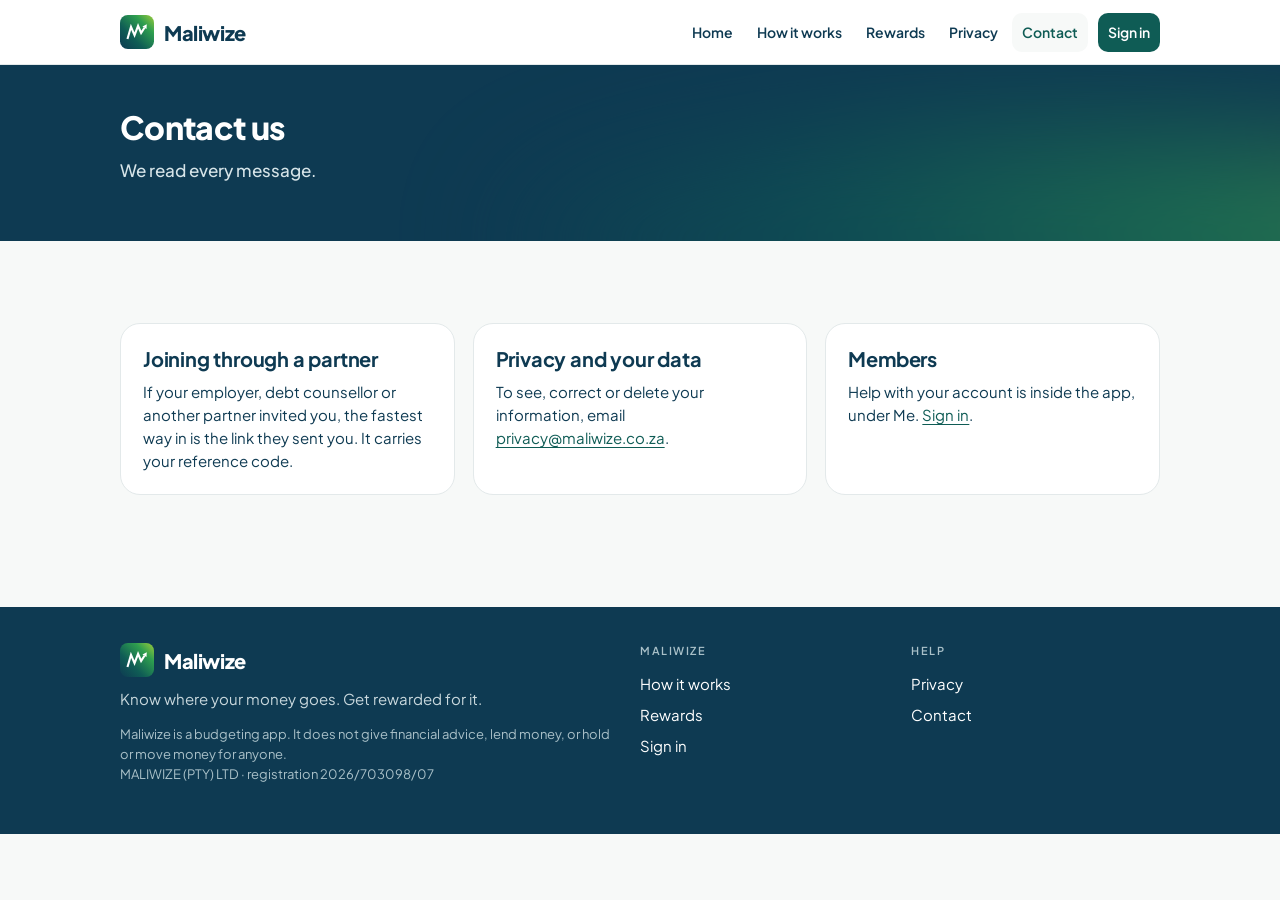
==== contact/index.html @ e4b0aa50 "First version of the Maliwize website Static pages in the brand palette: home, how it works, rewards" ====
<!doctype html>
<html lang="en-ZA">
<head>
  <meta charset="utf-8">
  <meta name="viewport" content="width=device-width, initial-scale=1, viewport-fit=cover">
  <title>Contact Maliwize</title>
  <meta name="description" content="How to reach Maliwize about your account, privacy, or a partnership.">
  <link rel="canonical" href="https://maliwize.co.za/contact/">
  <meta name="theme-color" content="#0E3A52">
  <link rel="icon" type="image/svg+xml" href="/assets/icon.svg">
  <link rel="apple-touch-icon" href="/assets/apple-touch-icon.png">
  <meta property="og:type" content="website">
  <meta property="og:site_name" content="Maliwize">
  <meta property="og:title" content="Contact Maliwize">
  <meta property="og:description" content="How to reach Maliwize about your account, privacy, or a partnership.">
  <meta property="og:url" content="https://maliwize.co.za/contact/">
  <meta property="og:image" content="https://maliwize.co.za/assets/og-image.png">
  <meta name="twitter:card" content="summary_large_image">
  <link rel="preconnect" href="https://fonts.googleapis.com">
  <link rel="preconnect" href="https://fonts.gstatic.com" crossorigin>
  <link rel="stylesheet" href="https://fonts.googleapis.com/css2?family=Plus+Jakarta+Sans:wght@400;500;600;700;800&amp;display=swap">
  <link rel="stylesheet" href="/assets/site.css">
</head>
<body>
  <a class="skip" href="#main">Skip to content</a>
  <header class="top">
    <div class="wrap">
      <a class="brand" href="/"><img src="/assets/icon.svg" alt="" width="34" height="34">Maliwize</a>
      <nav class="nav" aria-label="Main">
        <a href="/">Home</a>
        <a href="/how-it-works/">How it works</a>
        <a href="/rewards/">Rewards</a>
        <a href="/privacy/">Privacy</a>
        <a href="/contact/" aria-current="page">Contact</a>
        <a class="signin" href="https://maliwize.co.za/login">Sign in</a>
      </nav>
    </div>
  </header>
  <section class="hero small">
    <div class="wrap">
      <div>
        
        <h1>Contact us</h1>
        <p class="lead">We read every message.</p>
        
      </div>
    </div>
  </section>
  <main id="main">
    <section class="block">
      <div class="wrap">
        <div class="grid">
          <div class="card">
            <h3>Joining through a partner</h3>
            <p>If your employer, debt counsellor or another partner invited you, the fastest way in is the link they sent you. It carries your reference code.</p>
          </div>
          <div class="card">
            <h3>Privacy and your data</h3>
            <p>To see, correct or delete your information, email <a href="mailto:privacy@maliwize.co.za">privacy@maliwize.co.za</a>.</p>
          </div>
          <div class="card">
            <h3>Members</h3>
            <p>Help with your account is inside the app, under Me. <a href="https://maliwize.co.za/login">Sign in</a>.</p>
          </div>
        </div>
      </div>
    </section>
  </main>
  <footer class="foot">
    <div class="wrap">
      <div>
        <a class="brand" href="/"><img src="/assets/icon.svg" alt="" width="34" height="34">Maliwize</a>
        <p>Know where your money goes. Get rewarded for it.</p>
        <p class="legal">Maliwize is a budgeting app. It does not give financial advice, lend money, or hold or move money for anyone.<br>MALIWIZE (PTY) LTD &middot; registration 2026/703098/07</p>
      </div>
      <div>
        <p class="caption">Maliwize</p>
        <ul>
          <li><a href="/how-it-works/">How it works</a></li>
          <li><a href="/rewards/">Rewards</a></li>
          <li><a href="https://maliwize.co.za/login">Sign in</a></li>
        </ul>
      </div>
      <div>
        <p class="caption">Help</p>
        <ul>
          <li><a href="/privacy/">Privacy</a></li>
          <li><a href="/contact/">Contact</a></li>
        </ul>
      </div>
    </div>
  </footer>
</body>
</html>
---- assets/site.css ----
/* Maliwize website. Tokens follow the brand guide (Brand Guidelines v1.0, 2026):
   navy carries structure and type, teal carries the interface, green means money moving the
   right way, lime is a highlight only. One stylesheet, no framework, no JavaScript. */

:root {
  --ink: #0E3A52;
  --teal: #0F5C55;
  --green: #2E9E4F;
  --green-text: #268241;
  --lime: #9CCB3B;
  --paper: #F7F9F8;
  --white: #FFFFFF;
  --slate: #3C6579;
  --line: #E3E9EA;
  --clay: #C0492F;
  --gradient: linear-gradient(45deg, #0E3A52 0%, #0F5C55 35%, #2E9E4F 72%, #9CCB3B 100%);
  --radius: 20px;
  --max: 1080px;
  --gutter: 20px;
  --font: "Plus Jakarta Sans", system-ui, -apple-system, "Segoe UI", Roboto, Arial, sans-serif;
}

*, *::before, *::after { box-sizing: border-box; }
html { -webkit-text-size-adjust: 100%; }
body {
  margin: 0;
  background: var(--paper);
  color: var(--ink);
  font: 400 15px/23px var(--font);
  text-rendering: optimizeLegibility;
}
img, svg { display: block; max-width: 100%; height: auto; }
a { color: var(--teal); text-underline-offset: 3px; }
a:hover { color: var(--ink); }
:focus-visible { outline: 3px solid var(--lime); outline-offset: 3px; border-radius: 6px; }

.skip { position: absolute; left: -999px; top: 8px; background: var(--white); padding: 8px 14px; border-radius: 10px; z-index: 10; }
.skip:focus { left: 8px; }

.wrap { max-width: var(--max); margin: 0 auto; padding: 0 var(--gutter); }

/* ---- header ---- */
.top { background: var(--white); border-bottom: 1px solid var(--line); }
.top .wrap { display: flex; align-items: center; justify-content: space-between; gap: 16px; min-height: 64px; }
.brand { display: flex; align-items: center; gap: 10px; text-decoration: none; color: var(--ink); font-weight: 800; font-size: 20px; letter-spacing: -0.02em; }
.brand img { width: 34px; height: 34px; }
.nav { display: flex; align-items: center; gap: 4px; flex-wrap: wrap; justify-content: flex-end; }
.nav a { text-decoration: none; color: var(--ink); font-weight: 600; font-size: 14px; padding: 8px 10px; border-radius: 10px; }
.nav a:hover, .nav a[aria-current="page"] { background: var(--paper); color: var(--teal); }
.nav .signin { background: var(--teal); color: var(--white); margin-left: 6px; }
.nav .signin:hover { background: var(--ink); color: var(--white); }
@media (max-width: 720px) {
  .top .wrap { flex-wrap: wrap; padding-top: 10px; padding-bottom: 10px; }
  .nav { width: 100%; justify-content: flex-start; margin-left: -10px; }
}

/* ---- type ---- */
h1, h2, h3 { margin: 0 0 12px; color: var(--ink); }
.display { font-size: clamp(34px, 7vw, 52px); line-height: 1.05; font-weight: 800; letter-spacing: -0.03em; }
h1 { font-size: 32px; line-height: 36px; font-weight: 800; letter-spacing: -0.02em; }
h2 { font-size: 24px; line-height: 30px; font-weight: 700; letter-spacing: -0.015em; }
h3 { font-size: 20px; line-height: 26px; font-weight: 700; letter-spacing: -0.01em; }
.lead { font-size: 17px; line-height: 26px; font-weight: 500; color: var(--slate); max-width: 40em; }
.label { font-size: 13px; line-height: 18px; font-weight: 600; letter-spacing: 0.02em; color: var(--teal); text-transform: none; margin: 0 0 8px; }
.caption { font-size: 11px; line-height: 15px; font-weight: 600; letter-spacing: 0.14em; text-transform: uppercase; color: var(--slate); }
p { margin: 0 0 14px; }
.muted { color: var(--slate); }

/* ---- hero: the one gradient accent per page ---- */
.hero { background: var(--ink); color: var(--white); overflow: hidden; position: relative; }
.hero::after { content: ""; position: absolute; inset: auto -20% -60% 40%; height: 120%; background: var(--gradient); opacity: .55; filter: blur(60px); border-radius: 50%; pointer-events: none; }
.hero .wrap { position: relative; z-index: 1; padding-top: 56px; padding-bottom: 64px; display: grid; gap: 32px; grid-template-columns: 1.3fr 1fr; align-items: center; }
.hero h1, .hero .display { color: var(--white); }
.hero .lead { color: #D6E4E8; }
.hero .mark { width: min(260px, 60vw); justify-self: center; }
.hero .mark path:first-child { stroke-dasharray: 520; stroke-dashoffset: 520; animation: draw 1.8s ease-out .2s forwards; }
.hero .mark path:last-child { opacity: 0; animation: appear .4s ease-out 1.8s forwards; }
@keyframes draw { to { stroke-dashoffset: 0; } }
@keyframes appear { to { opacity: 1; } }
@media (prefers-reduced-motion: reduce) {
  .hero .mark path:first-child { animation: none; stroke-dashoffset: 0; }
  .hero .mark path:last-child { animation: none; opacity: 1; }
}
.hero.small .wrap { grid-template-columns: 1fr; padding-top: 44px; padding-bottom: 44px; }
@media (max-width: 720px) {
  .hero .wrap { grid-template-columns: 1fr; padding-top: 40px; padding-bottom: 48px; }
  .hero .mark { grid-row: 1; width: 150px; justify-self: start; }
}

.status { display: inline-flex; align-items: center; gap: 8px; background: rgba(255,255,255,.1); border: 1px solid rgba(255,255,255,.18); color: var(--white); padding: 6px 12px; border-radius: 999px; font-size: 13px; font-weight: 600; margin-bottom: 18px; }
.status::before { content: ""; width: 8px; height: 8px; border-radius: 50%; background: var(--lime); }

/* ---- buttons ---- */
.actions { display: flex; flex-wrap: wrap; gap: 12px; margin-top: 22px; }
.btn { display: inline-flex; align-items: center; justify-content: center; min-height: 48px; padding: 0 22px; border-radius: 14px; font-weight: 700; font-size: 15px; text-decoration: none; }
.btn.primary { background: var(--white); color: var(--ink); }
.btn.primary:hover { background: var(--lime); color: var(--ink); }
.btn.ghost { border: 1.5px solid rgba(255,255,255,.5); color: var(--white); }
.btn.ghost:hover { border-color: var(--white); color: var(--white); background: rgba(255,255,255,.08); }
.btn.teal { background: var(--teal); color: var(--white); }
.btn.teal:hover { background: var(--ink); color: var(--white); }

/* ---- sections ---- */
section.block { padding: 56px 0; }
section.block + section.block { border-top: 1px solid var(--line); }
.grid { display: grid; gap: 18px; grid-template-columns: repeat(3, minmax(0, 1fr)); margin-top: 26px; }
.grid.two { grid-template-columns: repeat(2, minmax(0, 1fr)); }
@media (max-width: 860px) { .grid, .grid.two { grid-template-columns: 1fr; } }
.card { background: var(--white); border: 1px solid var(--line); border-radius: var(--radius); padding: 22px; }
.card h3 { margin-bottom: 8px; }
.card p:last-child { margin-bottom: 0; }
.icon { width: 44px; height: 44px; border-radius: 12px; display: grid; place-items: center; background: var(--paper); color: var(--teal); margin-bottom: 14px; font-weight: 800; }

.steps { counter-reset: step; list-style: none; padding: 0; margin: 26px 0 0; display: grid; gap: 14px; }
.steps li { counter-increment: step; background: var(--white); border: 1px solid var(--line); border-radius: var(--radius); padding: 20px 20px 20px 72px; position: relative; }
.steps li::before { content: counter(step); position: absolute; left: 20px; top: 18px; width: 36px; height: 36px; border-radius: 50%; background: var(--teal); color: var(--white); display: grid; place-items: center; font-weight: 800; }
.steps h3 { margin-bottom: 6px; }
.steps p { margin: 0; color: var(--slate); }

.tiers { display: grid; grid-template-columns: repeat(4, minmax(0, 1fr)); gap: 12px; margin-top: 22px; }
@media (max-width: 720px) { .tiers { grid-template-columns: repeat(2, minmax(0, 1fr)); } }
.tier { background: var(--white); border: 1px solid var(--line); border-radius: 16px; padding: 16px; }
.tier b { display: block; font-size: 17px; }
.tier span { font-size: 13px; color: var(--slate); font-variant-numeric: tabular-nums; }

.promise { background: var(--white); border: 1px solid var(--line); border-left: 5px solid var(--green); border-radius: 16px; padding: 18px 20px; margin-top: 22px; }
.promise p { margin: 0; }

.prose { max-width: 44em; }
.prose h2 { margin-top: 34px; }
.prose ul { padding-left: 20px; margin: 0 0 14px; }
.prose li { margin-bottom: 6px; }
.note { background: #FFF7E6; border: 1px solid #F0D9A8; border-radius: 14px; padding: 14px 16px; color: #6B4A12; font-size: 14px; margin: 0 0 22px; }

.cta { background: var(--white); border: 1px solid var(--line); border-radius: 24px; padding: 30px; display: flex; flex-wrap: wrap; gap: 18px; align-items: center; justify-content: space-between; }
.cta h2 { margin: 0; }

/* ---- footer ---- */
.foot { background: var(--ink); color: #C9D8DD; margin-top: 56px; }
.foot .wrap { padding-top: 36px; padding-bottom: 36px; display: grid; gap: 22px; grid-template-columns: 2fr 1fr 1fr; }
@media (max-width: 720px) { .foot .wrap { grid-template-columns: 1fr; } }
.foot a { color: var(--white); text-decoration: none; }
.foot a:hover { text-decoration: underline; color: var(--white); }
.foot ul { list-style: none; padding: 0; margin: 0; display: grid; gap: 8px; }
.foot .legal { font-size: 13px; line-height: 20px; color: #A9C0C8; }
.foot .brand { color: var(--white); margin-bottom: 10px; }
.foot .caption { color: #A9C0C8; }
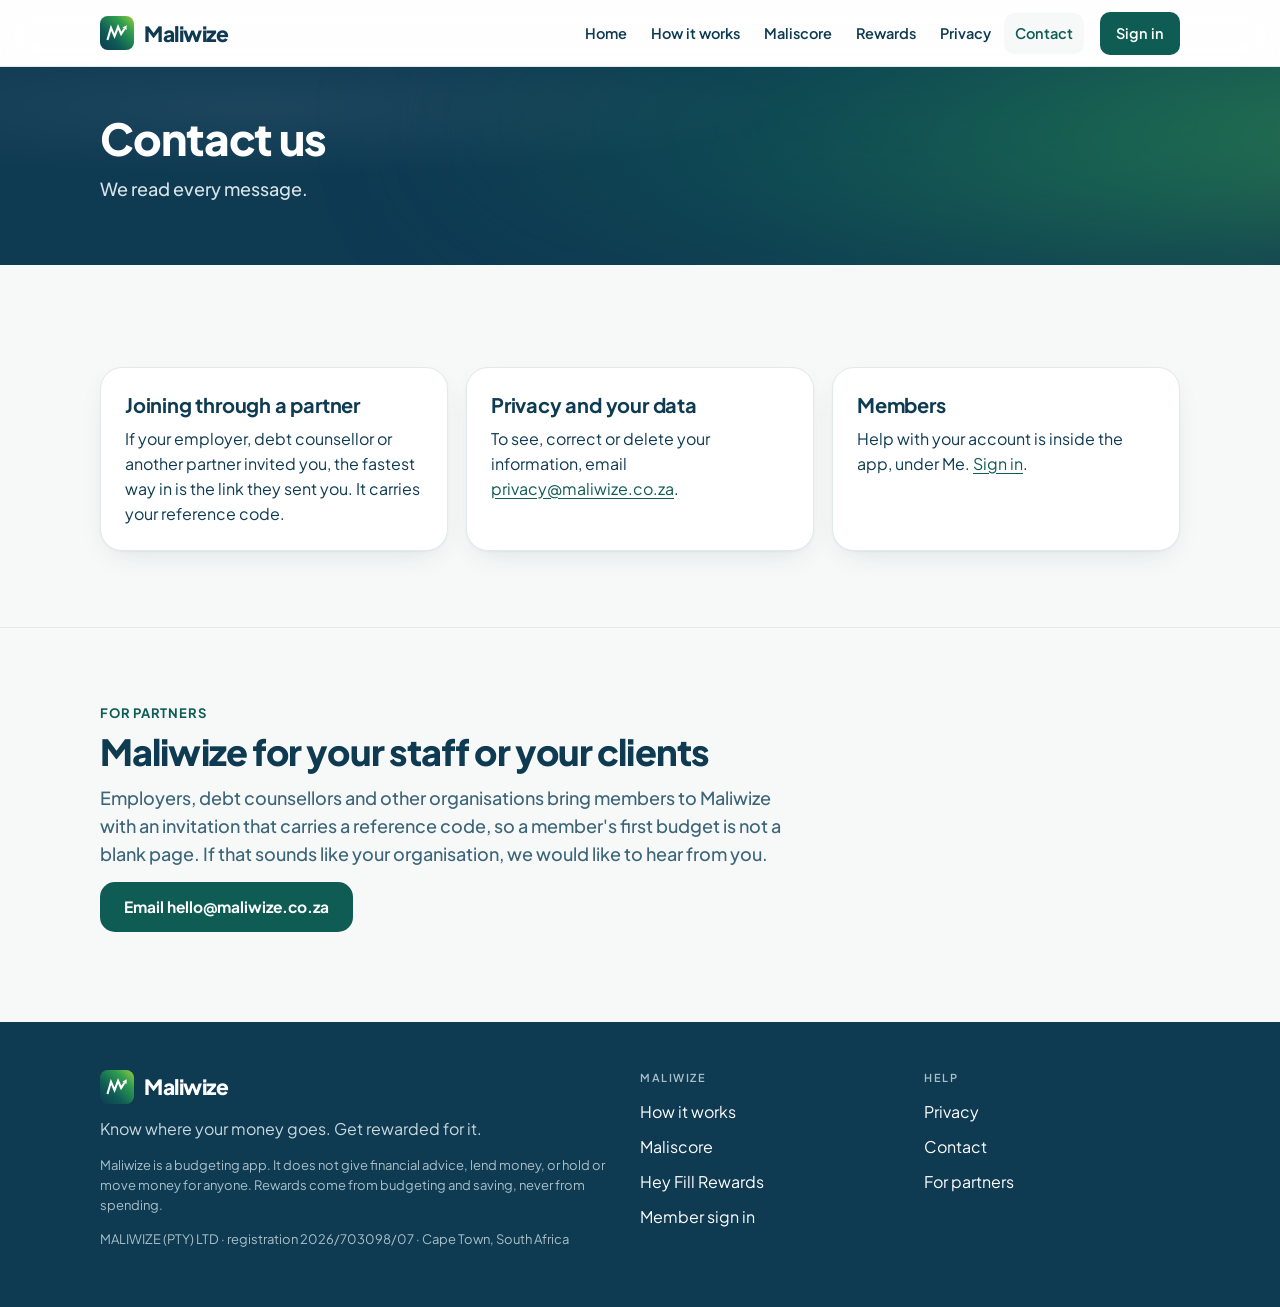
==== commit c996fdbf: "feat: redesign the site around CSS-drawn phone screens and a Hey Fill section Checkpoint before revi" ====
--- a/contact/index.html
+++ b/contact/index.html
@@ -4,7 +4,7 @@
   <meta charset="utf-8">
   <meta name="viewport" content="width=device-width, initial-scale=1, viewport-fit=cover">
   <title>Contact Maliwize</title>
-  <meta name="description" content="How to reach Maliwize about your account, privacy, or a partnership.">
+  <meta name="description" content="How to reach Maliwize about your account, privacy, or a partnership for your staff or clients.">
   <link rel="canonical" href="https://maliwize.co.za/contact/">
   <meta name="theme-color" content="#0E3A52">
   <link rel="icon" type="image/svg+xml" href="/assets/icon.svg">
@@ -12,7 +12,7 @@
   <meta property="og:type" content="website">
   <meta property="og:site_name" content="Maliwize">
   <meta property="og:title" content="Contact Maliwize">
-  <meta property="og:description" content="How to reach Maliwize about your account, privacy, or a partnership.">
+  <meta property="og:description" content="How to reach Maliwize about your account, privacy, or a partnership for your staff or clients.">
   <meta property="og:url" content="https://maliwize.co.za/contact/">
   <meta property="og:image" content="https://maliwize.co.za/assets/og-image.png">
   <meta name="twitter:card" content="summary_large_image">
@@ -26,19 +26,24 @@
   <header class="top">
     <div class="wrap">
       <a class="brand" href="/"><img src="/assets/icon.svg" alt="" width="34" height="34">Maliwize</a>
+      <input type="checkbox" id="menu" class="menu-box" aria-label="Open the menu">
+      <label for="menu" class="menu-btn" aria-hidden="true"><span></span><span></span><span></span></label>
       <nav class="nav" aria-label="Main">
-        <a href="/">Home</a>
-        <a href="/how-it-works/">How it works</a>
-        <a href="/rewards/">Rewards</a>
-        <a href="/privacy/">Privacy</a>
-        <a href="/contact/" aria-current="page">Contact</a>
-        <a class="signin" href="https://maliwize.co.za/login">Sign in</a>
+        <div class="nav-links">
+          <a href="/">Home</a>
+          <a href="/how-it-works/">How it works</a>
+          <a href="/maliscore/">Maliscore</a>
+          <a href="/rewards/">Rewards</a>
+          <a href="/privacy/">Privacy</a>
+          <a href="/contact/" aria-current="page">Contact</a>
+        </div>
+        <a class="signin" href="https://app.maliwize.co.za/auth">Sign in</a>
       </nav>
     </div>
   </header>
   <section class="hero small">
     <div class="wrap">
-      <div>
+      <div class="hero-copy">
         
         <h1>Contact us</h1>
         <p class="lead">We read every message.</p>
@@ -50,35 +55,44 @@
     <section class="block">
       <div class="wrap">
         <div class="grid">
-          <div class="card">
+          <div class="card reveal">
             <h3>Joining through a partner</h3>
             <p>If your employer, debt counsellor or another partner invited you, the fastest way in is the link they sent you. It carries your reference code.</p>
           </div>
-          <div class="card">
+          <div class="card reveal">
             <h3>Privacy and your data</h3>
             <p>To see, correct or delete your information, email <a href="mailto:privacy@maliwize.co.za">privacy@maliwize.co.za</a>.</p>
           </div>
-          <div class="card">
+          <div class="card reveal">
             <h3>Members</h3>
-            <p>Help with your account is inside the app, under Me. <a href="https://maliwize.co.za/login">Sign in</a>.</p>
+            <p>Help with your account is inside the app, under Me. <a href="https://app.maliwize.co.za/auth">Sign in</a>.</p>
           </div>
         </div>
+      </div>
+    </section>    <section class="block" id="partners">
+      <div class="wrap">
+        <p class="label reveal">For partners</p>
+        <h2 class="reveal">Maliwize for your staff or your clients</h2>
+        <p class="lead reveal">Employers, debt counsellors and other organisations bring members to Maliwize with an invitation that carries a reference code, so a member's first budget is not a blank page. If that sounds like your organisation, we would like to hear from you.</p>
+        <p class="reveal"><a class="btn teal" href="mailto:hello@maliwize.co.za">Email hello@maliwize.co.za</a></p>
       </div>
     </section>
   </main>
   <footer class="foot">
     <div class="wrap">
-      <div>
+      <div class="foot-brand">
         <a class="brand" href="/"><img src="/assets/icon.svg" alt="" width="34" height="34">Maliwize</a>
         <p>Know where your money goes. Get rewarded for it.</p>
-        <p class="legal">Maliwize is a budgeting app. It does not give financial advice, lend money, or hold or move money for anyone.<br>MALIWIZE (PTY) LTD &middot; registration 2026/703098/07</p>
+        <p class="legal">Maliwize is a budgeting app. It does not give financial advice, lend money, or hold or move money for anyone. Rewards come from budgeting and saving, never from spending.</p>
+        <p class="legal">MALIWIZE (PTY) LTD &middot; registration 2026/703098/07 &middot; Cape Town, South Africa</p>
       </div>
       <div>
         <p class="caption">Maliwize</p>
         <ul>
           <li><a href="/how-it-works/">How it works</a></li>
-          <li><a href="/rewards/">Rewards</a></li>
-          <li><a href="https://maliwize.co.za/login">Sign in</a></li>
+          <li><a href="/maliscore/">Maliscore</a></li>
+          <li><a href="/rewards/">Hey Fill Rewards</a></li>
+          <li><a href="https://app.maliwize.co.za/auth">Member sign in</a></li>
         </ul>
       </div>
       <div>
@@ -86,6 +100,7 @@
         <ul>
           <li><a href="/privacy/">Privacy</a></li>
           <li><a href="/contact/">Contact</a></li>
+          <li><a href="/contact/#partners">For partners</a></li>
         </ul>
       </div>
     </div>
--- a/assets/site.css
+++ b/assets/site.css
@@ -1,9 +1,14 @@
-/* Maliwize website. Tokens follow the brand guide (Brand Guidelines v1.0, 2026):
-   navy carries structure and type, teal carries the interface, green means money moving the
-   right way, lime is a highlight only. One stylesheet, no framework, no JavaScript. */
+/* Maliwize website. Tokens follow the brand guide (Brand Guidelines v1.0, 2026): navy carries
+   structure and type, teal carries the interface, green means money moving the right way, lime is
+   a highlight only. One stylesheet, no framework, no JavaScript: every animation here is CSS, and
+   every one of them has a final state that is correct when animation is off (reduced motion) or
+   unsupported (older browsers). Hey Fill's own palette is scoped to `.hf-band`, `.hf-hero` and
+   the `.hf` screens. The site ships no inline styles (the CSP forbids them), so progress and
+   counter values are the utility classes at the end. */
 
 :root {
   --ink: #0E3A52;
+  --ink-2: #0B2E42;
   --teal: #0F5C55;
   --green: #2E9E4F;
   --green-text: #268241;
@@ -13,135 +18,503 @@
   --slate: #3C6579;
   --line: #E3E9EA;
   --clay: #C0492F;
-  --gradient: linear-gradient(45deg, #0E3A52 0%, #0F5C55 35%, #2E9E4F 72%, #9CCB3B 100%);
-  --radius: 20px;
-  --max: 1080px;
+  --warn: #B96F00;
+  --tint-teal: #E6F1EF;
+  --tint-green: #E6F3EA;
+  --gradient: linear-gradient(135deg, #0E3A52 0%, #0F5C55 35%, #2E9E4F 72%, #9CCB3B 100%);
+  --hf: #0076CA;
+  --hf-deep: #005A9E;
+  --hf-sky: #00A2E7;
+  --hf-tint: #E5F2FB;
+  --hf-orange: #FD8514;
+  --hf-red: #D70027;
+  --hf-ground: #F5F7FB;
+  --radius: 22px;
+  --max: 1120px;
   --gutter: 20px;
+  --shadow: 0 1px 2px rgba(14, 58, 82, .04), 0 10px 30px -12px rgba(14, 58, 82, .16);
   --font: "Plus Jakarta Sans", system-ui, -apple-system, "Segoe UI", Roboto, Arial, sans-serif;
+  --ease: cubic-bezier(.2, .7, .2, 1);
 }
 
 *, *::before, *::after { box-sizing: border-box; }
-html { -webkit-text-size-adjust: 100%; }
+html { -webkit-text-size-adjust: 100%; scroll-behavior: smooth; }
 body {
   margin: 0;
   background: var(--paper);
   color: var(--ink);
-  font: 400 15px/23px var(--font);
+  font: 400 16px/25px var(--font);
   text-rendering: optimizeLegibility;
+  overflow-x: clip;
 }
 img, svg { display: block; max-width: 100%; height: auto; }
 a { color: var(--teal); text-underline-offset: 3px; }
 a:hover { color: var(--ink); }
 :focus-visible { outline: 3px solid var(--lime); outline-offset: 3px; border-radius: 6px; }
-
-.skip { position: absolute; left: -999px; top: 8px; background: var(--white); padding: 8px 14px; border-radius: 10px; z-index: 10; }
+b, strong { font-weight: 700; }
+
+.skip { position: absolute; left: -999px; top: 8px; background: var(--white); padding: 8px 14px; border-radius: 10px; z-index: 50; }
 .skip:focus { left: 8px; }
-
 .wrap { max-width: var(--max); margin: 0 auto; padding: 0 var(--gutter); }
 
-/* ---- header ---- */
-.top { background: var(--white); border-bottom: 1px solid var(--line); }
-.top .wrap { display: flex; align-items: center; justify-content: space-between; gap: 16px; min-height: 64px; }
-.brand { display: flex; align-items: center; gap: 10px; text-decoration: none; color: var(--ink); font-weight: 800; font-size: 20px; letter-spacing: -0.02em; }
+/* ---- header ---------------------------------------------------------------------------------- */
+.top { position: sticky; top: 0; z-index: 30; background: rgba(255, 255, 255, .86); backdrop-filter: blur(14px); -webkit-backdrop-filter: blur(14px); border-bottom: 1px solid var(--line); }
+.top .wrap { display: flex; align-items: center; justify-content: space-between; gap: 16px; min-height: 66px; position: relative; }
+.brand { display: flex; align-items: center; gap: 10px; text-decoration: none; color: var(--ink); font-weight: 800; font-size: 21px; letter-spacing: -0.02em; }
 .brand img { width: 34px; height: 34px; }
-.nav { display: flex; align-items: center; gap: 4px; flex-wrap: wrap; justify-content: flex-end; }
-.nav a { text-decoration: none; color: var(--ink); font-weight: 600; font-size: 14px; padding: 8px 10px; border-radius: 10px; }
+.nav { display: flex; align-items: center; gap: 10px; }
+.nav-links { display: flex; align-items: center; gap: 2px; }
+.nav a { text-decoration: none; color: var(--ink); font-weight: 600; font-size: 14.5px; padding: 8px 11px; border-radius: 10px; }
 .nav a:hover, .nav a[aria-current="page"] { background: var(--paper); color: var(--teal); }
-.nav .signin { background: var(--teal); color: var(--white); margin-left: 6px; }
+.nav .signin { background: var(--teal); color: var(--white); margin-left: 6px; padding: 9px 16px; }
 .nav .signin:hover { background: var(--ink); color: var(--white); }
-@media (max-width: 720px) {
-  .top .wrap { flex-wrap: wrap; padding-top: 10px; padding-bottom: 10px; }
-  .nav { width: 100%; justify-content: flex-start; margin-left: -10px; }
-}
-
-/* ---- type ---- */
-h1, h2, h3 { margin: 0 0 12px; color: var(--ink); }
-.display { font-size: clamp(34px, 7vw, 52px); line-height: 1.05; font-weight: 800; letter-spacing: -0.03em; }
-h1 { font-size: 32px; line-height: 36px; font-weight: 800; letter-spacing: -0.02em; }
-h2 { font-size: 24px; line-height: 30px; font-weight: 700; letter-spacing: -0.015em; }
+.menu-box { position: absolute; width: 1px; height: 1px; opacity: 0; pointer-events: none; }
+.menu-btn { display: none; }
+@media (max-width: 860px) {
+  .menu-btn { display: grid; gap: 5px; width: 44px; height: 44px; padding: 12px 10px; border-radius: 12px; border: 1px solid var(--line); background: var(--white); cursor: pointer; }
+  .menu-btn span { display: block; height: 2px; background: var(--ink); border-radius: 2px; transition: transform .25s var(--ease), opacity .2s; }
+  .menu-box:focus-visible + .menu-btn { outline: 3px solid var(--lime); outline-offset: 3px; }
+  .menu-box:checked + .menu-btn span:nth-child(1) { transform: translateY(7px) rotate(45deg); }
+  .menu-box:checked + .menu-btn span:nth-child(2) { opacity: 0; }
+  .menu-box:checked + .menu-btn span:nth-child(3) { transform: translateY(-7px) rotate(-45deg); }
+  .nav { display: none; position: absolute; left: var(--gutter); right: var(--gutter); top: calc(100% + 8px); flex-direction: column; align-items: stretch; background: var(--white); border: 1px solid var(--line); border-radius: 18px; padding: 10px; box-shadow: 0 20px 50px -20px rgba(14, 58, 82, .35); }
+  .menu-box:checked ~ .nav { display: flex; animation: menu .25s var(--ease) both; }
+  .nav-links { flex-direction: column; align-items: stretch; }
+  .nav a { padding: 12px 14px; font-size: 16px; }
+  .nav .signin { margin: 6px 0 0; text-align: center; }
+}
+@keyframes menu { from { opacity: 0; translate: 0 -8px; } }
+
+/* ---- type ------------------------------------------------------------------------------------ */
+h1, h2, h3 { margin: 0 0 12px; color: var(--ink); text-wrap: balance; }
+.display { font-size: clamp(38px, 5.6vw, 58px); line-height: 1.02; font-weight: 800; letter-spacing: -0.035em; }
+h1 { font-size: clamp(32px, 4.6vw, 44px); line-height: 1.08; font-weight: 800; letter-spacing: -0.025em; }
+h2 { font-size: clamp(27px, 3.4vw, 36px); line-height: 1.12; font-weight: 800; letter-spacing: -0.025em; max-width: 24em; }
 h3 { font-size: 20px; line-height: 26px; font-weight: 700; letter-spacing: -0.01em; }
-.lead { font-size: 17px; line-height: 26px; font-weight: 500; color: var(--slate); max-width: 40em; }
-.label { font-size: 13px; line-height: 18px; font-weight: 600; letter-spacing: 0.02em; color: var(--teal); text-transform: none; margin: 0 0 8px; }
+.lead { font-size: 18px; line-height: 28px; font-weight: 500; color: var(--slate); max-width: 38em; }
+.label { font-size: 13px; line-height: 18px; font-weight: 700; letter-spacing: 0.06em; text-transform: uppercase; color: var(--teal); margin: 0 0 10px; }
 .caption { font-size: 11px; line-height: 15px; font-weight: 600; letter-spacing: 0.14em; text-transform: uppercase; color: var(--slate); }
 p { margin: 0 0 14px; }
 .muted { color: var(--slate); }
-
-/* ---- hero: the one gradient accent per page ---- */
-.hero { background: var(--ink); color: var(--white); overflow: hidden; position: relative; }
-.hero::after { content: ""; position: absolute; inset: auto -20% -60% 40%; height: 120%; background: var(--gradient); opacity: .55; filter: blur(60px); border-radius: 50%; pointer-events: none; }
-.hero .wrap { position: relative; z-index: 1; padding-top: 56px; padding-bottom: 64px; display: grid; gap: 32px; grid-template-columns: 1.3fr 1fr; align-items: center; }
+.more { display: inline-flex; align-items: center; gap: 6px; font-weight: 700; text-decoration: none; color: var(--teal); }
+.more svg { width: 18px; height: 18px; transition: translate .25s var(--ease); }
+.more:hover svg { translate: 4px 0; }
+
+/* ---- buttons, pills ------------------------------------------------------------------------- */
+.actions { display: flex; flex-wrap: wrap; gap: 12px; margin-top: 26px; }
+.btn { display: inline-flex; align-items: center; justify-content: center; min-height: 50px; padding: 0 24px; border-radius: 15px; font-weight: 700; font-size: 15.5px; text-decoration: none; transition: transform .2s var(--ease), background .2s, color .2s, border-color .2s; }
+.btn:hover { transform: translateY(-1px); }
+.btn.primary { background: var(--white); color: var(--ink); }
+.btn.primary:hover { background: var(--lime); color: var(--ink); }
+.btn.ghost { border: 1.5px solid rgba(255, 255, 255, .5); color: var(--white); }
+.btn.ghost:hover { border-color: var(--white); color: var(--white); background: rgba(255, 255, 255, .08); }
+.btn.teal { background: var(--teal); color: var(--white); }
+.btn.teal:hover { background: var(--ink); color: var(--white); }
+.btn.outline { border: 1.5px solid var(--line); color: var(--ink); background: var(--white); }
+.btn.outline:hover { border-color: var(--teal); color: var(--teal); }
+.btn.light { background: var(--white); color: var(--ink); }
+.btn.light:hover { background: var(--lime); color: var(--ink); }
+.btn.white { background: var(--white); color: var(--hf); }
+.btn.white:hover { background: var(--hf-orange); color: var(--white); }
+
+.status { display: inline-flex; align-items: center; gap: 8px; background: rgba(255, 255, 255, .1); border: 1px solid rgba(255, 255, 255, .18); color: var(--white); padding: 6px 12px; border-radius: 999px; font-size: 13px; font-weight: 600; margin: 0 0 20px; }
+.status::before { content: ""; width: 8px; height: 8px; border-radius: 50%; background: var(--lime); box-shadow: 0 0 0 0 rgba(156, 203, 59, .6); animation: pulse 2.4s ease-out infinite; }
+.status.dark { background: var(--tint-teal); border-color: transparent; color: var(--teal); }
+@keyframes pulse { 70% { box-shadow: 0 0 0 9px rgba(156, 203, 59, 0); } 100% { box-shadow: 0 0 0 0 rgba(156, 203, 59, 0); } }
+
+/* ---- hero -------------------------------------------------------------------------------------- */
+.hero { background: var(--ink); color: var(--white); overflow: clip; position: relative; }
+.hero::before { content: ""; position: absolute; inset: -30% -20% auto 35%; height: 120%; background: var(--gradient); opacity: .55; filter: blur(70px); border-radius: 50%; pointer-events: none; }
+.hero::after { content: ""; position: absolute; inset: 0; background: radial-gradient(60% 50% at 20% 20%, rgba(255, 255, 255, .06), transparent 70%); pointer-events: none; }
+.hero .wrap { position: relative; z-index: 1; padding-top: 64px; padding-bottom: 56px; display: grid; gap: 32px; grid-template-columns: minmax(0, 1.12fr) minmax(0, .88fr); align-items: center; }
 .hero h1, .hero .display { color: var(--white); }
 .hero .lead { color: #D6E4E8; }
-.hero .mark { width: min(260px, 60vw); justify-self: center; }
-.hero .mark path:first-child { stroke-dasharray: 520; stroke-dashoffset: 520; animation: draw 1.8s ease-out .2s forwards; }
-.hero .mark path:last-child { opacity: 0; animation: appear .4s ease-out 1.8s forwards; }
-@keyframes draw { to { stroke-dashoffset: 0; } }
-@keyframes appear { to { opacity: 1; } }
-@media (prefers-reduced-motion: reduce) {
-  .hero .mark path:first-child { animation: none; stroke-dashoffset: 0; }
-  .hero .mark path:last-child { animation: none; opacity: 1; }
-}
-.hero.small .wrap { grid-template-columns: 1fr; padding-top: 44px; padding-bottom: 44px; }
-@media (max-width: 720px) {
-  .hero .wrap { grid-template-columns: 1fr; padding-top: 40px; padding-bottom: 48px; }
-  .hero .mark { grid-row: 1; width: 150px; justify-self: start; }
-}
-
-.status { display: inline-flex; align-items: center; gap: 8px; background: rgba(255,255,255,.1); border: 1px solid rgba(255,255,255,.18); color: var(--white); padding: 6px 12px; border-radius: 999px; font-size: 13px; font-weight: 600; margin-bottom: 18px; }
-.status::before { content: ""; width: 8px; height: 8px; border-radius: 50%; background: var(--lime); }
-
-/* ---- buttons ---- */
-.actions { display: flex; flex-wrap: wrap; gap: 12px; margin-top: 22px; }
-.btn { display: inline-flex; align-items: center; justify-content: center; min-height: 48px; padding: 0 22px; border-radius: 14px; font-weight: 700; font-size: 15px; text-decoration: none; }
-.btn.primary { background: var(--white); color: var(--ink); }
-.btn.primary:hover { background: var(--lime); color: var(--ink); }
-.btn.ghost { border: 1.5px solid rgba(255,255,255,.5); color: var(--white); }
-.btn.ghost:hover { border-color: var(--white); color: var(--white); background: rgba(255,255,255,.08); }
-.btn.teal { background: var(--teal); color: var(--white); }
-.btn.teal:hover { background: var(--ink); color: var(--white); }
-
-/* ---- sections ---- */
-section.block { padding: 56px 0; }
+.hero.small .wrap { grid-template-columns: 1fr; padding-top: 48px; padding-bottom: 48px; }
+.hero-copy > * { animation: up .9s var(--ease) both; }
+.hero-copy > :nth-child(2) { animation-delay: .08s; }
+.hero-copy > :nth-child(3) { animation-delay: .16s; }
+.hero-copy > :nth-child(4) { animation-delay: .24s; }
+.hero-copy > :nth-child(5) { animation-delay: .32s; }
+@keyframes up { from { opacity: 0; translate: 0 18px; } }
+.proof { list-style: none; padding: 0; margin: 30px 0 0; display: flex; flex-wrap: wrap; gap: 8px 22px; color: #D6E4E8; font-size: 14px; font-weight: 600; }
+.proof li { display: inline-flex; align-items: center; gap: 8px; }
+.proof svg { width: 20px; height: 20px; color: var(--lime); }
+
+.hero-visual { position: relative; min-height: 690px; display: flex; justify-content: center; }
+.device-stack { position: relative; width: 100%; height: 100%; min-height: 690px; }
+.device { position: absolute; }
+.device.front { left: 50%; top: 6px; translate: -52% 0; z-index: 2; animation: rise 1.3s var(--ease) .15s both; }
+.device.back { left: 50%; top: 70px; translate: 12% 0; z-index: 1; opacity: .92; animation: rise 1.3s var(--ease) .35s both; }
+.device.back .phone { --s: .62; }
+.device.front .phone { --s: .78; }
+@keyframes rise { from { opacity: 0; translate: var(--from, -52%) 60px; } }
+.device.back { --from: 12%; }
+.float { animation: float 7s ease-in-out 1.5s infinite; }
+@keyframes float { 50% { translate: 0 -12px; } }
+
+@media (max-width: 960px) {
+  .hero .wrap { grid-template-columns: 1fr; gap: 20px; padding-top: 44px; padding-bottom: 0; }
+  .hero-visual, .device-stack { min-height: 0; height: 460px; margin-top: 10px; mask-image: linear-gradient(#000 70%, transparent 100%); -webkit-mask-image: linear-gradient(#000 70%, transparent 100%); }
+  .device.front { translate: -58% 0; }
+  .device.back { translate: 8% 0; top: 60px; }
+  .device.front .phone { --s: .7; }
+  .device.back .phone { --s: .56; }
+}
+@media (max-width: 480px) {
+  .device.front .phone { --s: .62; }
+  .device.back .phone { --s: .5; }
+  .device.front { translate: -62% 0; }
+  .device.back { translate: 14% 0; }
+}
+
+/* ---- sections ---------------------------------------------------------------------------------- */
+section.block { padding: 76px 0; }
 section.block + section.block { border-top: 1px solid var(--line); }
 .grid { display: grid; gap: 18px; grid-template-columns: repeat(3, minmax(0, 1fr)); margin-top: 26px; }
 .grid.two { grid-template-columns: repeat(2, minmax(0, 1fr)); }
 @media (max-width: 860px) { .grid, .grid.two { grid-template-columns: 1fr; } }
-.card { background: var(--white); border: 1px solid var(--line); border-radius: var(--radius); padding: 22px; }
+.card { background: var(--white); border: 1px solid var(--line); border-radius: var(--radius); padding: 24px; box-shadow: var(--shadow); }
 .card h3 { margin-bottom: 8px; }
 .card p:last-child { margin-bottom: 0; }
-.icon { width: 44px; height: 44px; border-radius: 12px; display: grid; place-items: center; background: var(--paper); color: var(--teal); margin-bottom: 14px; font-weight: 800; }
-
+
+.loop { list-style: none; padding: 0; margin: 34px 0 0; display: grid; grid-template-columns: repeat(3, minmax(0, 1fr)); gap: 14px; counter-reset: loop; position: relative; }
+.loop li { background: var(--white); border: 1px solid var(--line); border-radius: var(--radius); padding: 22px 22px 22px 22px; box-shadow: var(--shadow); position: relative; display: grid; gap: 6px; }
+.loop li > span:last-child { color: var(--slate); font-size: 15px; line-height: 23px; }
+.loop-k { width: 34px; height: 34px; border-radius: 50%; background: var(--tint-teal); color: var(--teal); display: grid; place-items: center; font-weight: 800; margin-bottom: 8px; }
+.loop li:not(:last-child)::after { content: ""; position: absolute; right: -14px; top: 50%; width: 14px; height: 2px; background: var(--line); }
+@media (max-width: 860px) { .loop { grid-template-columns: 1fr; } .loop li:not(:last-child)::after { right: auto; left: 38px; top: auto; bottom: -14px; width: 2px; height: 14px; } }
+
+.features { display: grid; gap: 18px; grid-template-columns: repeat(3, minmax(0, 1fr)); margin-top: 30px; }
+@media (max-width: 960px) { .features { grid-template-columns: 1fr; } }
+.feature { background: var(--white); border: 1px solid var(--line); border-radius: var(--radius); padding: 18px 22px 24px; box-shadow: var(--shadow); display: grid; align-content: start; }
+.feature h3 { margin-top: 18px; }
+.feature p { color: var(--slate); font-size: 15.5px; line-height: 24px; }
+.feature .more { margin-top: auto; font-size: 15px; }
+
+.steps-grid { display: grid; grid-template-columns: minmax(0, 1.1fr) minmax(0, .9fr); gap: 40px; align-items: center; }
+.steps-visual { display: flex; justify-content: center; }
+.steps-visual .phone { --s: .62; }
+.crop { align-items: flex-start; max-height: 560px; overflow: clip; padding-top: 6px; mask-image: linear-gradient(#000 74%, transparent 98%); -webkit-mask-image: linear-gradient(#000 74%, transparent 98%); }
+@media (max-width: 960px) { .steps-grid { grid-template-columns: 1fr; } .steps-visual { order: -1; } .crop { max-height: 430px; } }
 .steps { counter-reset: step; list-style: none; padding: 0; margin: 26px 0 0; display: grid; gap: 14px; }
-.steps li { counter-increment: step; background: var(--white); border: 1px solid var(--line); border-radius: var(--radius); padding: 20px 20px 20px 72px; position: relative; }
+.steps li { counter-increment: step; background: var(--white); border: 1px solid var(--line); border-radius: var(--radius); padding: 20px 20px 20px 72px; position: relative; box-shadow: var(--shadow); }
 .steps li::before { content: counter(step); position: absolute; left: 20px; top: 18px; width: 36px; height: 36px; border-radius: 50%; background: var(--teal); color: var(--white); display: grid; place-items: center; font-weight: 800; }
 .steps h3 { margin-bottom: 6px; }
 .steps p { margin: 0; color: var(--slate); }
-
-.tiers { display: grid; grid-template-columns: repeat(4, minmax(0, 1fr)); gap: 12px; margin-top: 22px; }
+.steps-copy .btn { margin-top: 24px; }
+
+.band { padding: 80px 0; position: relative; overflow: clip; }
+.score-band { background: var(--ink); color: var(--white); }
+.score-band::before { content: ""; position: absolute; inset: auto -10% -70% 50%; height: 130%; background: var(--gradient); opacity: .35; filter: blur(80px); border-radius: 50%; pointer-events: none; }
+.score-band h2, .score-band h3 { color: var(--white); }
+.score-band .lead { color: #D6E4E8; }
+.score-band .label { color: var(--lime); }
+.score-grid { display: grid; grid-template-columns: minmax(0, .8fr) minmax(0, 1.2fr); gap: 48px; align-items: center; position: relative; z-index: 1; }
+@media (max-width: 860px) { .score-grid { grid-template-columns: 1fr; } }
+.bigring-wrap { position: relative; width: min(300px, 70vw); margin: 0 auto; }
+.bigring { width: 100%; height: auto; }
+.bigring circle { fill: none; stroke-width: 6.5; stroke-linecap: round; }
+.bigring .track { stroke: rgba(255, 255, 255, .18); }
+.bigring .val { stroke: var(--lime); transform: rotate(-90deg); transform-origin: center; stroke-dasharray: 163.4; stroke-dashoffset: calc(163.4 * (1 - var(--p))); animation: draw 1.6s var(--ease) .2s both; }
+@keyframes draw { from { stroke-dashoffset: 163.4; } }
+.bigring-num { position: absolute; inset: 0; display: grid; place-content: center; text-align: center; }
+.bigring-num .count { font-size: clamp(56px, 9vw, 84px); font-weight: 800; letter-spacing: -0.04em; line-height: 1; font-variant-numeric: tabular-nums; }
+.bigring-tier { display: inline-block; margin: 10px auto 0; background: rgba(255, 255, 255, .12); border: 1px solid rgba(255, 255, 255, .25); border-radius: 999px; padding: 4px 14px; font-weight: 700; font-size: 14px; }
+.bigring-cap { text-align: center; color: #A9C0C8; font-size: 14px; margin-top: 16px; }
+
+.tiers { list-style: none; padding: 0; margin: 26px 0 0; display: grid; grid-template-columns: repeat(4, minmax(0, 1fr)); gap: 10px; counter-reset: tier; }
+.tiers li { background: rgba(255, 255, 255, .08); border: 1px solid rgba(255, 255, 255, .16); border-radius: 16px; padding: 14px 16px; display: grid; gap: 2px; position: relative; overflow: clip; }
+.tiers li::before { content: ""; position: absolute; left: 0; right: 0; bottom: 0; height: 4px; background: var(--lime); transform: scaleX(var(--p, 0)); transform-origin: left; }
+.tiers li:nth-child(1) { --p: .25; } .tiers li:nth-child(2) { --p: .5; } .tiers li:nth-child(3) { --p: .75; } .tiers li:nth-child(4) { --p: 1; }
+.tiers b { font-size: 17px; }
+.tiers span { font-size: 13px; color: #C9D8DD; font-variant-numeric: tabular-nums; }
+.tiers.dark li { background: var(--white); border-color: var(--line); box-shadow: var(--shadow); }
+.tiers.dark li::before { background: var(--green); }
+.tiers.dark span { color: var(--slate); }
 @media (max-width: 720px) { .tiers { grid-template-columns: repeat(2, minmax(0, 1fr)); } }
-.tier { background: var(--white); border: 1px solid var(--line); border-radius: 16px; padding: 16px; }
-.tier b { display: block; font-size: 17px; }
-.tier span { font-size: 13px; color: var(--slate); font-variant-numeric: tabular-nums; }
-
-.promise { background: var(--white); border: 1px solid var(--line); border-left: 5px solid var(--green); border-radius: 16px; padding: 18px 20px; margin-top: 22px; }
+.score-copy .btn { margin-top: 26px; }
+
+/* Hey Fill: its own palette, the same type family, the same header and footer around it. */
+.hf-band { background: var(--hf); color: var(--white); }
+.hf-band::before { content: ""; position: absolute; inset: -40% auto auto -20%; width: 70%; height: 140%; background: radial-gradient(closest-side, var(--hf-sky), transparent); opacity: .55; pointer-events: none; }
+.hf-grid { display: grid; grid-template-columns: minmax(0, 1.05fr) minmax(0, .95fr); gap: 40px; align-items: center; position: relative; z-index: 1; }
+@media (max-width: 960px) { .hf-grid { grid-template-columns: 1fr; } }
+.hf-logo { display: flex; align-items: center; gap: 14px; margin: 0 0 22px; font-weight: 600; font-size: 14px; color: rgba(255, 255, 255, .85); }
+.hf-logo img { width: 172px; height: 54px; }
+.hf-logo span { padding-left: 14px; border-left: 1px solid rgba(255, 255, 255, .35); }
+.hf-head { color: var(--white); font-size: clamp(30px, 4.4vw, 50px); line-height: 1.1; letter-spacing: -0.03em; }
+.hf-band .lead, .hf-hero .lead { color: rgba(255, 255, 255, .9); }
+.blk { display: inline-block; padding: .04em .3em .1em; border-radius: .28em; line-height: 1.05; margin: .06em 0; }
+.blk.red { background: var(--hf-red); color: var(--white); }
+.blk.white { background: var(--white); color: var(--hf); }
+.hf-pills { list-style: none; padding: 0; margin: 24px 0 0; display: flex; flex-wrap: wrap; gap: 10px; }
+.hf-pills li { background: var(--white); color: var(--hf); border-radius: 999px; padding: 9px 16px; font-weight: 700; font-size: 14.5px; animation: pop .7s var(--ease) both; }
+.hf-pills li:nth-child(2) { animation-delay: .12s; } .hf-pills li:nth-child(3) { animation-delay: .24s; }
+@keyframes pop { from { opacity: 0; translate: 0 10px; scale: .96; } }
+.hf-caveat { margin: 20px 0 0; font-size: 14px; color: rgba(255, 255, 255, .85); }
+.hf-caveat.dark { color: var(--slate); margin-top: 22px; }
+.hf-band .btn.white { min-height: 52px; }
+.hf-visual { position: relative; display: flex; justify-content: center; min-height: 520px; }
+.hf-visual .phone { --s: .68; position: relative; z-index: 1; }
+.hf-blob { position: absolute; width: 360px; height: 360px; right: 4%; top: 2%; border-radius: 42% 58% 55% 45% / 50% 40% 60% 50%; background: var(--white); opacity: .96; }
+.hf-blob::after { content: ""; position: absolute; width: 120px; height: 120px; left: -70px; bottom: 30px; border-radius: 50%; background: var(--hf-orange); }
+@media (max-width: 960px) { .hf-visual { min-height: 0; height: 440px; align-items: flex-start; overflow: clip; mask-image: linear-gradient(#000 70%, transparent); -webkit-mask-image: linear-gradient(#000 70%, transparent); } .hf-blob { width: 260px; height: 260px; right: 0; } }
+
+.hf-hero { background: var(--hf); }
+.hf-hero::before { background: radial-gradient(closest-side, var(--hf-sky), transparent); opacity: .7; inset: -40% auto auto 50%; width: 70%; height: 160%; filter: none; }
+.hf-hero .hf-logo { margin-bottom: 18px; }
+.hf-page { padding: 72px 0 56px; }
+.hf-steps { list-style: none; padding: 0; margin: 0; display: grid; grid-template-columns: repeat(3, minmax(0, 1fr)); gap: 18px; position: relative; z-index: 1; }
+@media (max-width: 960px) { .hf-steps { grid-template-columns: 1fr; } }
+.hf-step { background: var(--white); color: var(--ink); border-radius: 26px; padding: 24px 24px 0; overflow: clip; display: grid; gap: 8px; box-shadow: 0 30px 60px -30px rgba(0, 40, 80, .5); }
+.hf-step h2 { font-size: 24px; color: var(--hf); }
+.hf-step p { color: var(--slate); font-size: 15px; line-height: 23px; }
+.hf-k { width: 36px; height: 36px; border-radius: 50%; background: var(--hf-red); color: var(--white); display: grid; place-items: center; font-weight: 800; }
+.hf-step .phone { --s: .6; margin: 10px auto -46%; }
+.hf-step .phone.tilt-l, .hf-step .phone.tilt-r { transform: rotate(0); }
+.promise.hfp { border-left-color: var(--hf-orange); }
+
+.trust { display: grid; gap: 16px; grid-template-columns: repeat(4, minmax(0, 1fr)); margin: 30px 0 26px; }
+@media (max-width: 960px) { .trust { grid-template-columns: repeat(2, minmax(0, 1fr)); } }
+@media (max-width: 560px) { .trust { grid-template-columns: 1fr; } }
+.trust-card { background: var(--white); border: 1px solid var(--line); border-radius: var(--radius); padding: 22px; box-shadow: var(--shadow); }
+.trust-card .ic, .rule-card .ic { width: 46px; height: 46px; border-radius: 14px; background: var(--tint-teal); color: var(--teal); display: grid; place-items: center; margin-bottom: 16px; }
+.trust-card .ic svg, .rule-card .ic svg { width: 24px; height: 24px; }
+.trust-card h3 { font-size: 18px; margin-bottom: 6px; }
+.trust-card p { margin: 0; color: var(--slate); font-size: 15px; line-height: 23px; }
+
+.rules { display: grid; gap: 16px; grid-template-columns: repeat(2, minmax(0, 1fr)); margin: 28px 0 22px; }
+@media (max-width: 720px) { .rules { grid-template-columns: 1fr; } }
+.rule-card { background: var(--white); border: 1px solid var(--line); border-radius: var(--radius); padding: 22px; box-shadow: var(--shadow); }
+.rule-card .ic { background: var(--tint-green); color: var(--green-text); }
+.rule-card h3 { font-size: 19px; margin-bottom: 6px; }
+.rule-card p { margin: 0; color: var(--slate); font-size: 15px; line-height: 23px; }
+
+.promise { background: var(--white); border: 1px solid var(--line); border-left: 5px solid var(--green); border-radius: 16px; padding: 18px 20px; margin-top: 16px; }
 .promise p { margin: 0; }
 
+.split { display: grid; grid-template-columns: minmax(0, 1.1fr) minmax(0, .9fr); gap: 40px; align-items: center; }
+@media (max-width: 860px) { .split { grid-template-columns: 1fr; } }
+.split-visual { display: flex; justify-content: center; }
+.split-visual .phone { --s: .62; }
+.period-demo { background: var(--white); border: 1px solid var(--line); border-radius: var(--radius); padding: 22px; box-shadow: var(--shadow); }
+.period-line { margin: 12px 0 0; color: var(--slate); font-weight: 600; }
+
+.walk { list-style: none; padding: 0; margin: 0; display: grid; gap: 56px; }
+.walk-step { display: grid; grid-template-columns: minmax(0, 1fr) minmax(0, 1fr); gap: 36px; align-items: center; }
+.walk-step:nth-child(even) .walk-copy { order: 2; }
+.walk-copy h2 { font-size: clamp(24px, 3vw, 32px); }
+.walk-copy p { color: var(--slate); font-size: 16.5px; line-height: 26px; max-width: 34em; }
+.walk-k { display: grid; place-items: center; width: 40px; height: 40px; border-radius: 50%; background: var(--teal); color: var(--white); font-weight: 800; margin-bottom: 16px; }
+.walk-visual { display: flex; justify-content: center; align-items: flex-start; }
+.walk-visual .phone { --s: .6; }
+@media (max-width: 860px) { .walk-step { grid-template-columns: 1fr; gap: 16px; } .walk-step:nth-child(even) .walk-copy { order: 0; } }
+
 .prose { max-width: 44em; }
-.prose h2 { margin-top: 34px; }
+.prose h2 { margin-top: 34px; font-size: 26px; }
 .prose ul { padding-left: 20px; margin: 0 0 14px; }
 .prose li { margin-bottom: 6px; }
-.note { background: #FFF7E6; border: 1px solid #F0D9A8; border-radius: 14px; padding: 14px 16px; color: #6B4A12; font-size: 14px; margin: 0 0 22px; }
-
-.cta { background: var(--white); border: 1px solid var(--line); border-radius: 24px; padding: 30px; display: flex; flex-wrap: wrap; gap: 18px; align-items: center; justify-content: space-between; }
-.cta h2 { margin: 0; }
-
-/* ---- footer ---- */
-.foot { background: var(--ink); color: #C9D8DD; margin-top: 56px; }
-.foot .wrap { padding-top: 36px; padding-bottom: 36px; display: grid; gap: 22px; grid-template-columns: 2fr 1fr 1fr; }
+.note { background: #FFF7E6; border: 1px solid #F0D9A8; border-radius: 14px; padding: 14px 16px; color: #6B4A12; font-size: 15px; margin: 0 0 22px; }
+
+.cta { background: var(--white); border: 1px solid var(--line); border-radius: 26px; padding: 34px; display: flex; flex-wrap: wrap; gap: 22px; align-items: center; justify-content: space-between; box-shadow: var(--shadow); }
+.cta h2 { margin: 0 0 8px; }
+.cta p { margin: 0; max-width: 36em; }
+.cta .actions { margin: 0; }
+
+/* ---- footer ----------------------------------------------------------------------------------- */
+.foot { background: var(--ink); color: #C9D8DD; }
+.foot .wrap { padding-top: 48px; padding-bottom: 44px; display: grid; gap: 28px; grid-template-columns: 2fr 1fr 1fr; }
 @media (max-width: 720px) { .foot .wrap { grid-template-columns: 1fr; } }
 .foot a { color: var(--white); text-decoration: none; }
 .foot a:hover { text-decoration: underline; color: var(--white); }
-.foot ul { list-style: none; padding: 0; margin: 0; display: grid; gap: 8px; }
-.foot .legal { font-size: 13px; line-height: 20px; color: #A9C0C8; }
-.foot .brand { color: var(--white); margin-bottom: 10px; }
-.foot .caption { color: #A9C0C8; }
+.foot ul { list-style: none; padding: 0; margin: 0; display: grid; gap: 10px; }
+.foot .legal { font-size: 13px; line-height: 20px; color: #A9C0C8; max-width: 44em; }
+.foot .brand { color: var(--white); margin-bottom: 12px; }
+.foot .caption { color: #A9C0C8; margin-bottom: 14px; }
+
+/* ---- phone mockups -------------------------------------------------------------------------- */
+.phone { --s: .7; font-size: calc(10px * var(--s)); width: 39em; height: 84.4em; position: relative; border-radius: 5.8em; background: #0B0F14; padding: 1.1em; box-shadow: 0 1.4em 2.6em -1em rgba(14, 58, 82, .4), 0 4em 8em -2em rgba(0, 0, 0, .45), inset 0 0 0 .15em #353C45; flex: none; }
+.phone::before, .phone::after { content: ""; position: absolute; width: .35em; background: #2A3139; border-radius: .2em; }
+.phone::before { left: -.35em; top: 17em; height: 6em; box-shadow: 0 8em 0 #2A3139; }
+.phone::after { right: -.35em; top: 22em; height: 9em; }
+.screen { position: absolute; inset: 1.1em; border-radius: 4.7em; background: var(--paper); overflow: clip; color: var(--ink); line-height: 1.3; }
+.island { position: absolute; left: 50%; top: 1.2em; translate: -50% 0; width: 11.8em; height: 3.4em; background: #0B0F14; border-radius: 999px; z-index: 3; }
+.sb { display: flex; justify-content: space-between; align-items: center; padding: 1.7em 2.8em 0; font-weight: 700; font-size: 1.45em; }
+.sb svg { width: 3.2em; height: .85em; fill: currentColor; }
+.app { padding: 1.4em 1.8em 10em; }
+.app.hf { background: var(--hf-ground); min-height: 100%; }
+.ah { display: flex; align-items: center; gap: 1em; margin-bottom: 1.2em; }
+.ah small, .tile small, .hc small, .field small, .rule small, .rr small, .ctile small, .amtin small, .codecard small, .sub, .foot-note { display: block; color: var(--slate); font-size: 1.1em; }
+.ah b { display: block; font-size: 1.5em; }
+.av { width: 3.4em; height: 3.4em; border-radius: 50%; background: var(--tint-teal); color: var(--teal); display: grid; place-items: center; font-weight: 800; font-size: 1.1em; }
+.ah > div { flex: 1; }
+.bell { position: relative; width: 3.4em; height: 3.4em; border-radius: 1.1em; border: 1px solid var(--line); background: var(--white); display: grid; place-items: center; }
+.bell svg { width: 1.9em; height: 1.9em; fill: var(--ink); }
+.bell i { position: absolute; right: -.3em; top: -.3em; width: 1.4em; height: 1.4em; border-radius: 50%; background: var(--clay); }
+.ah2 { display: flex; align-items: center; gap: .8em; margin-bottom: 1.2em; font-size: 1.1em; }
+.ah2 b { font-size: 1.7em; flex: 1; }
+.ah2 .back { font-size: 2em; line-height: 1; color: var(--teal); }
+.ah2 .link { color: var(--teal); font-weight: 700; font-size: 1.2em; }
+.sub { margin: -.6em 0 1em; }
+.hc { background: var(--gradient); color: var(--white); border-radius: 2em; padding: 1.6em 1.7em; margin-bottom: 1.2em; }
+.hc small { color: rgba(255, 255, 255, .85); }
+.amt { font-size: 3.3em; font-weight: 800; letter-spacing: -0.03em; line-height: 1.1; font-variant-numeric: tabular-nums; margin: .05em 0; }
+.hc-stats { display: flex; gap: 1.6em; margin-top: 1.1em; padding-top: 1em; border-top: 1px solid rgba(255, 255, 255, .25); font-size: 1.05em; color: rgba(255, 255, 255, .85); }
+.hc-stats b { display: block; color: var(--white); font-size: 1.25em; font-variant-numeric: tabular-nums; }
+.tiles { display: grid; grid-template-columns: 1fr 1fr; gap: 1em; margin-bottom: 1.2em; }
+.tile { background: var(--white); border: 1px solid var(--line); border-radius: 1.6em; padding: 1.2em 1.3em; }
+.tile b { display: block; font-size: 1.45em; color: var(--teal); margin: .2em 0; }
+.tile span { color: var(--slate); font-size: 1.05em; }
+.card, .screen .card { }
+.screen .card { background: var(--white); border: 1px solid var(--line); border-radius: 1.6em; padding: 1.3em 1.4em; margin-bottom: 1.2em; box-shadow: none; }
+.ch { display: flex; justify-content: space-between; align-items: baseline; margin-bottom: .6em; }
+.ch b { font-size: 1.35em; }
+.ch span { color: var(--teal); font-weight: 700; font-size: 1.1em; }
+.ln { padding: .55em 0; }
+.ln-h { display: flex; justify-content: space-between; font-size: 1.2em; font-weight: 600; gap: 1em; }
+.ln-h span:last-child { color: var(--slate); font-weight: 600; font-variant-numeric: tabular-nums; white-space: nowrap; }
+.ln-h .near { color: var(--warn); } .ln-h .over { color: var(--clay); } .ln-h .green { color: var(--green-text); } .ln-h .fixed { color: var(--slate); }
+.bar { height: .65em; background: var(--line); border-radius: 99px; overflow: clip; margin-top: .55em; }
+.bar i { display: block; height: 100%; background: var(--green); border-radius: 99px; transform-origin: left; transform: scaleX(var(--p)); animation: fill 1.2s var(--ease) .5s both; }
+.bar i.near { background: var(--warn); } .bar i.over { background: var(--clay); } .bar i.fixed { background: #9FB6C2; }
+@keyframes fill { from { transform: scaleX(0); } }
+.rr { display: flex; align-items: center; gap: 1.2em; }
+.rr > div { flex: 1; min-width: 0; }
+.rr b { display: block; font-size: 1.35em; }
+.rr .chev, .hfdoor .chev { font-size: 2em; color: var(--slate); line-height: 1; }
+.ring { width: 6.2em; height: 6.2em; flex: none; }
+.ring circle { fill: none; stroke-width: 7; stroke-linecap: round; }
+.ring .track { stroke: var(--line); }
+.ring .val { stroke: var(--green); transform: rotate(-90deg); transform-origin: center; stroke-dasharray: 163.4; stroke-dashoffset: calc(163.4 * (1 - var(--p))); animation: draw 1.4s var(--ease) .6s both; }
+.hfdoor { display: flex; align-items: center; gap: 1.1em; background: var(--hf); color: var(--white); border-radius: 1.6em; padding: 1.2em 1.3em; margin-bottom: 1.2em; }
+.hfdoor .chev { color: var(--white); }
+.hfdoor b { display: block; font-size: 1.3em; }
+.hfdoor small { display: block; font-size: 1.1em; opacity: .9; }
+.hfdoor > span:nth-child(2) { flex: 1; }
+.hfm { width: 3.6em; height: 3.6em; border-radius: 1.1em; background: var(--white); display: grid; place-items: center; flex: none; }
+.hfm svg { width: 2.4em; height: 2.2em; }
+.hfm.sm { width: 3em; height: 3em; border-radius: .9em; } .hfm.sm svg { width: 2em; height: 1.8em; }
+.tb { position: absolute; left: 0; right: 0; bottom: 0; display: flex; justify-content: space-around; padding: 1em 0 2.6em; background: rgba(255, 255, 255, .88); backdrop-filter: blur(10px); -webkit-backdrop-filter: blur(10px); border-top: 1px solid var(--line); font-size: 1.05em; font-weight: 700; color: var(--slate); z-index: 2; }
+.tb span { display: grid; justify-items: center; gap: .3em; }
+.tb svg { width: 2em; height: 2em; fill: currentColor; }
+.tb .on { color: var(--teal); }
+.app.hf ~ .tb .on { color: var(--hf); }
+.pb { background: var(--white); border: 1px solid var(--line); border-radius: 1.4em; padding: .9em 1em; margin-bottom: 1.2em; }
+.pb small { display: block; color: var(--slate); font-size: 1.1em; margin-top: .6em; }
+.seg { display: flex; background: var(--line); border-radius: 1em; padding: .3em; gap: .2em; }
+.seg span { flex: 1; text-align: center; border-radius: .8em; padding: .55em 0; font-size: 1.15em; font-weight: 700; color: var(--slate); }
+.seg .on { background: var(--white); color: var(--ink); box-shadow: 0 1px 2px rgba(15, 23, 42, .08); }
+.seg.big { font-size: 15px; padding: 4px; border-radius: 14px; } .seg.big span { padding: 10px 0; border-radius: 11px; }
+.amtin { text-align: center; padding: 1.4em 0 1.8em; }
+.amtin .big { font-size: 4.4em; font-weight: 800; letter-spacing: -0.03em; line-height: 1; font-variant-numeric: tabular-nums; }
+.amtin .big span { font-size: .55em; color: var(--slate); }
+.field { background: var(--white); border: 1px solid var(--line); border-radius: 1.4em; padding: 1.1em 1.3em; margin-bottom: 1em; }
+.field b { display: block; font-size: 1.4em; margin-top: .15em; }
+.field.split { display: flex; justify-content: space-between; align-items: center; gap: 1em; font-size: 1.2em; font-weight: 600; }
+.field.split small { font-weight: 500; }
+.field.split b { margin: 0; font-size: 1.2em; }
+.tog { width: 4.2em; height: 2.4em; border-radius: 99px; background: var(--line); position: relative; flex: none; }
+.tog.on { background: var(--teal); }
+.tog i { position: absolute; top: .25em; left: .25em; width: 1.9em; height: 1.9em; border-radius: 50%; background: var(--white); }
+.tog.on i { left: auto; right: .25em; }
+.chips { display: flex; gap: .6em; overflow: clip; margin-top: .6em; }
+.chips span { border: 1px solid var(--line); background: var(--white); border-radius: 999px; padding: .5em 1.1em; font-size: 1.1em; font-weight: 700; color: var(--slate); white-space: nowrap; }
+.chips .on { background: var(--teal); border-color: var(--teal); color: var(--white); }
+.app.hf .chips .on { background: var(--hf); border-color: var(--hf); }
+.app .btn, .screen .btn { display: block; text-align: center; background: var(--teal); color: var(--white); border-radius: 1.4em; padding: 1.3em; font-weight: 800; font-size: 1.35em; margin-top: 1.2em; min-height: 0; transform: none; }
+.screen .btn.hfb { background: var(--hf); }
+.score { background: var(--gradient); color: var(--white); border-radius: 2em; padding: 1.8em 1.6em 1.6em; text-align: center; margin-bottom: 1.2em; position: relative; }
+.score .bigring { width: 13em; height: 13em; margin: 0 auto; }
+.score .bigring circle { stroke-width: 7; }
+.score .bigring .track { stroke: rgba(255, 255, 255, .25); }
+.score .big { font-size: 4.8em; font-weight: 800; letter-spacing: -0.04em; line-height: 1; margin: -1.95em 0 1.15em; font-variant-numeric: tabular-nums; }
+.score .pill { display: inline-block; background: rgba(255, 255, 255, .18); border: 1px solid rgba(255, 255, 255, .3); border-radius: 999px; padding: .35em 1.2em; font-size: 1.15em; font-weight: 700; margin-top: .4em; }
+.score .bar { background: rgba(255, 255, 255, .25); margin-top: 1.2em; } .score .bar i { background: var(--lime); }
+.score small { display: block; font-size: 1.1em; opacity: .9; margin-top: .6em; }
+.rule { display: flex; gap: 1em; align-items: center; font-size: 1.2em; padding: .5em 0; font-weight: 600; }
+.rule .ic { width: 2.6em; height: 2.6em; border-radius: .8em; background: var(--tint-green); color: var(--green-text); display: grid; place-items: center; font-weight: 800; flex: none; font-size: .95em; }
+.rule .ic.no { background: #F7E4DF; color: var(--clay); }
+.rule small { font-weight: 500; font-size: .9em; }
+.foot-note, small.foot { display: block; color: var(--slate); font-size: 1.05em; margin-top: .8em; line-height: 1.35; }
+small.foot.center { text-align: center; }
+.hfh { display: flex; align-items: center; gap: .9em; margin-bottom: 1.1em; }
+.hfh b { font-size: 1.7em; color: var(--hf); }
+.grid2 { display: grid; grid-template-columns: 1fr 1fr; gap: 1em; margin-top: 1.1em; }
+.ctile { background: var(--white); border-radius: 1.5em; padding: .9em; box-shadow: 0 1px 2px rgba(15, 23, 42, .04), 0 .4em 1.2em rgba(15, 23, 42, .06); position: relative; display: grid; gap: .3em; align-content: start; }
+.ctile .pic { height: 7em; border-radius: 1.1em; background: linear-gradient(135deg, var(--hf-tint), #fff); display: grid; place-items: center; font-size: 2.7em; }
+.ctile .off { position: absolute; left: 1.5em; top: 1.5em; background: var(--hf-orange); color: var(--white); border-radius: .6em; padding: .25em .6em; font-size: 1em; font-weight: 800; }
+.ctile b { font-size: 1.15em; line-height: 1.25; margin-top: .5em; min-height: 2.5em; }
+.ctile small { font-size: 1em; }
+.ctile .add { margin-top: .5em; border: 1.5px solid var(--hf); color: var(--hf); border-radius: .8em; text-align: center; font-size: 1.05em; font-weight: 800; padding: .4em; }
+.ctile .add.on { background: var(--hf); color: var(--white); }
+.ctile.locked { opacity: .55; }
+.ctile .add.off { border-color: var(--line); color: var(--slate); }
+.basket { position: absolute; left: 1.4em; right: 1.4em; bottom: 7.2em; background: var(--ink); color: var(--white); border-radius: 1.4em; padding: 1.1em 1.4em; display: flex; justify-content: space-between; font-size: 1.2em; font-weight: 700; box-shadow: 0 1.2em 2.4em rgba(15, 23, 42, .25); animation: pop .6s var(--ease) 1.3s both; z-index: 2; }
+.codecard { background: var(--white); border: 1px solid var(--line); border-radius: 1.8em; padding: 1.6em 1.4em; text-align: center; margin-bottom: 1.2em; }
+.codecard small { margin-bottom: .6em; }
+.codecard small:first-child { text-transform: uppercase; letter-spacing: .12em; font-weight: 700; font-size: .95em; }
+.barcode { height: 7em; margin: 1em .6em .8em; background: repeating-linear-gradient(90deg, var(--ink) 0 .25em, transparent .25em .45em, var(--ink) .45em .6em, transparent .6em 1em, var(--ink) 1em 1.5em, transparent 1.5em 1.75em, var(--ink) 1.75em 1.9em, transparent 1.9em 2.4em); }
+.digits { font-size: 2.1em; font-weight: 800; letter-spacing: .08em; font-variant-numeric: tabular-nums; }
+.ok { color: var(--green-text); font-weight: 700; font-size: 1.15em; margin: .5em 0 .8em; }
+.crow { display: flex; justify-content: space-between; align-items: center; gap: 1em; padding: .65em 0; border-bottom: 1px solid var(--line); font-size: 1.2em; font-weight: 600; }
+.crow:last-of-type { border-bottom: 0; }
+.crow .off { background: var(--hf-orange); color: var(--white); border-radius: .5em; padding: .2em .55em; font-size: .9em; font-weight: 800; }
+.crow .off + span { flex: 1; }
+.crow b { font-variant-numeric: tabular-nums; }
+.crow .clay { color: var(--clay); } .crow .green { color: var(--green-text); }
+.crow small { display: block; color: var(--slate); font-size: .85em; font-weight: 500; }
+.badge { border-radius: 999px; padding: .25em .8em; font-size: .85em; font-weight: 800; background: var(--line); color: var(--slate); }
+.badge.ok { background: var(--tint-green); color: var(--green-text); } .badge.over { background: #F7E4DF; color: var(--clay); }
+.hfhero { background: linear-gradient(135deg, var(--hf), var(--hf-sky)); color: var(--white); border-radius: 2em; padding: 1.8em 1.6em; margin-bottom: 1.2em; }
+.hfhero b { display: block; font-size: 1.7em; margin-top: 1em; }
+.hfhero small { display: block; font-size: 1.15em; opacity: .92; margin-top: .4em; }
+.consent { display: flex; gap: 1em; align-items: center; font-size: 1.15em; font-weight: 600; }
+.consent .box { width: 2.2em; height: 2.2em; border-radius: .6em; background: var(--hf); color: var(--white); display: grid; place-items: center; font-weight: 800; flex: none; }
+.mini { background: var(--white); border: 1px solid var(--line); border-radius: 16px; padding: 14px 16px; font-size: 10.5px; line-height: 1.3; color: var(--ink); }
+.mini.hf { background: var(--hf-ground); }
+.mini .ch b { font-size: 1.35em; } .mini .ch span { color: var(--slate); font-weight: 600; }
+.mini .grid2 { margin-top: 0; }
+.mini .ring { width: 6.6em; height: 6.6em; }
+
+/* tilt and float */
+.tilt-l { transform: perspective(1600px) rotateY(12deg) rotateX(3deg) rotate(-2deg); }
+.tilt-r { transform: perspective(1600px) rotateY(-12deg) rotateX(3deg) rotate(2deg); }
+@media (max-width: 720px) { .tilt-l { transform: rotate(-3deg); } .tilt-r { transform: rotate(3deg); } }
+
+/* ---- motion ------------------------------------------------------------------------------------ */
+/* Counters: a registered custom property animates, and generated content shows it with a thin
+   space as the thousands separator. Browsers without round()/mod() keep the static text. */
+@property --n { syntax: "<integer>"; initial-value: 0; inherits: false; }
+@counter-style pad3 { system: extends decimal; pad: 3 "0"; }
+.count { font-variant-numeric: tabular-nums; }
+@supports (width: round(down, 3.5px, 1px)) and (width: mod(3px, 2px)) {
+  .count .static { position: absolute; width: 1px; height: 1px; overflow: hidden; clip: rect(0 0 0 0); white-space: nowrap; }
+  .count { position: relative; animation: count 1.8s var(--ease) .5s both; counter-reset: k round(down, var(--n) / 1000, 1) r mod(var(--n), 1000); }
+  .count.n-3420::before { content: "R " counter(k) " " counter(r, pad3); }
+  .count.n-216::before { content: counter(r); }
+}
+@keyframes count { from { --n: 0; } }
+
+/* Scroll-driven reveals where supported; everything is simply visible where not. */
+.reveal { opacity: 1; }
+@supports (animation-timeline: view()) {
+  .reveal { animation: reveal linear both; animation-timeline: view(); animation-range: entry 5% entry 45%; }
+  .main-motion .bar i, .block .bar i, .band .bar i { animation-timeline: view(); animation-range: entry 30% entry 90%; animation-duration: auto; animation-delay: 0s; }
+  .block .ring .val, .band .bigring .val, .block .bigring .val { animation-timeline: view(); animation-range: entry 20% entry 85%; animation-delay: 0s; }
+  .block .count, .band .count { animation-timeline: view(); animation-range: entry 20% entry 85%; animation-delay: 0s; }
+  .block .basket { animation-timeline: view(); animation-range: entry 40% entry 95%; animation-delay: 0s; }
+  .block .hf-pills li, .band .hf-pills li { animation-timeline: view(); animation-range: entry 10% entry 60%; animation-delay: 0s; }
+}
+@keyframes reveal { from { opacity: 0; translate: 0 26px; } }
+
+@media (prefers-reduced-motion: reduce) {
+  *, *::before, *::after { animation: none !important; transition: none !important; scroll-behavior: auto !important; }
+  .hero-copy > * { opacity: 1; translate: none; }
+}
+
+/* ---- values for bars, rings and counters (the CSP allows no inline styles) ---------------- */
+.p05 { --p: .05; } .p10 { --p: .1; } .p15 { --p: .15; } .p20 { --p: .2; } .p25 { --p: .25; } .p30 { --p: .3; }
+.p35 { --p: .35; } .p40 { --p: .4; } .p45 { --p: .45; } .p50 { --p: .5; } .p55 { --p: .55; } .p58 { --p: .58; }
+.p60 { --p: .6; } .p65 { --p: .65; } .p70 { --p: .7; } .p72 { --p: .72; } .p75 { --p: .75; } .p80 { --p: .8; }
+.p85 { --p: .85; } .p90 { --p: .9; } .p95 { --p: .95; } .p100 { --p: 1; }
+.n-3420 { --n: 3420; } .n-216 { --n: 216; }
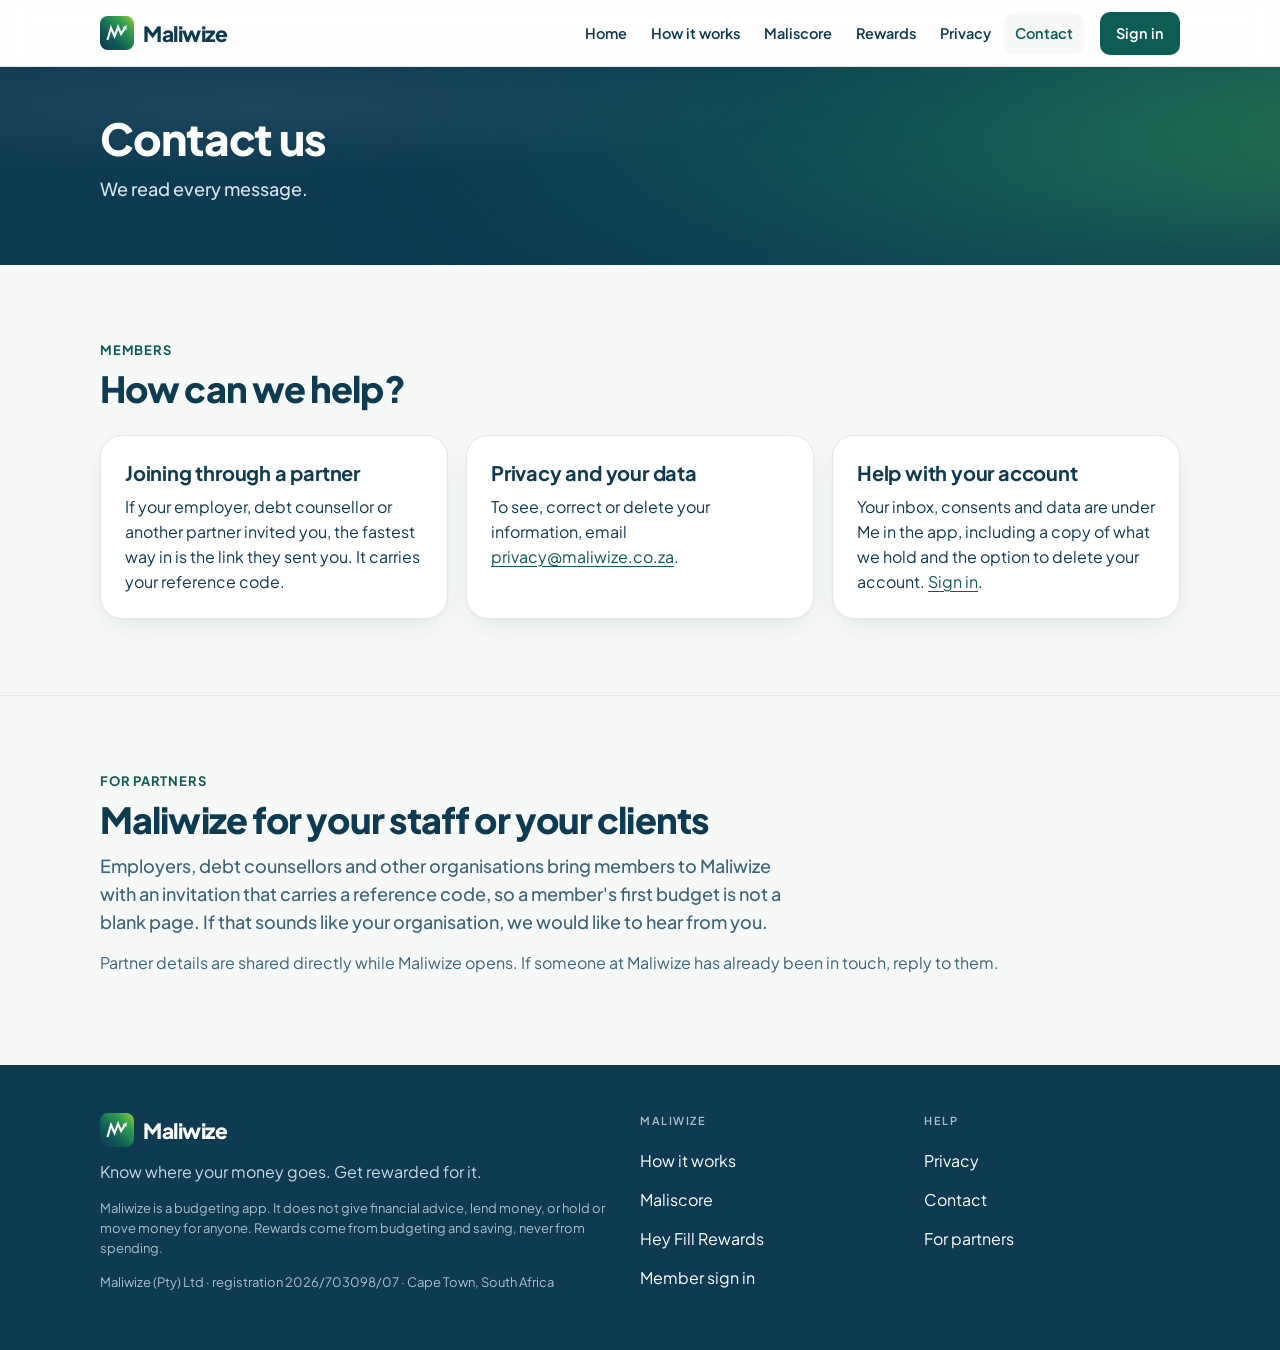
==== commit 0cd00ad1: "fix: apply the review findings to the redesign Copy: no rand figures on coupons in the mockups (and " ====
--- a/contact/index.html
+++ b/contact/index.html
@@ -3,7 +3,7 @@
 <head>
   <meta charset="utf-8">
   <meta name="viewport" content="width=device-width, initial-scale=1, viewport-fit=cover">
-  <title>Contact Maliwize</title>
+  <title>Contact Maliwize: members, privacy and partners</title>
   <meta name="description" content="How to reach Maliwize about your account, privacy, or a partnership for your staff or clients.">
   <link rel="canonical" href="https://maliwize.co.za/contact/">
   <meta name="theme-color" content="#0E3A52">
@@ -11,23 +11,27 @@
   <link rel="apple-touch-icon" href="/assets/apple-touch-icon.png">
   <meta property="og:type" content="website">
   <meta property="og:site_name" content="Maliwize">
-  <meta property="og:title" content="Contact Maliwize">
+  <meta property="og:title" content="Contact Maliwize: members, privacy and partners">
   <meta property="og:description" content="How to reach Maliwize about your account, privacy, or a partnership for your staff or clients.">
   <meta property="og:url" content="https://maliwize.co.za/contact/">
-  <meta property="og:image" content="https://maliwize.co.za/assets/og-image.png">
+  <meta property="og:image" content="https://maliwize.co.za/assets/og-image.jpg">
+  <meta property="og:image:width" content="1200">
+  <meta property="og:image:height" content="630">
+  <meta property="og:image:alt" content="Maliwize: a budget on a phone, a Maliscore ring and grocery coupons">
+  <meta property="og:locale" content="en_ZA">
   <meta name="twitter:card" content="summary_large_image">
   <link rel="preconnect" href="https://fonts.googleapis.com">
   <link rel="preconnect" href="https://fonts.gstatic.com" crossorigin>
   <link rel="stylesheet" href="https://fonts.googleapis.com/css2?family=Plus+Jakarta+Sans:wght@400;500;600;700;800&amp;display=swap">
-  <link rel="stylesheet" href="/assets/site.css">
+  <link rel="stylesheet" href="/assets/site.css?v=2026-10-01b">
 </head>
 <body>
   <a class="skip" href="#main">Skip to content</a>
   <header class="top">
     <div class="wrap">
       <a class="brand" href="/"><img src="/assets/icon.svg" alt="" width="34" height="34">Maliwize</a>
-      <input type="checkbox" id="menu" class="menu-box" aria-label="Open the menu">
-      <label for="menu" class="menu-btn" aria-hidden="true"><span></span><span></span><span></span></label>
+      <input type="checkbox" id="menu" class="menu-box">
+      <label for="menu" class="menu-btn"><i></i><i></i><i></i><span class="vh">Menu</span></label>
       <nav class="nav" aria-label="Main">
         <div class="nav-links">
           <a href="/">Home</a>
@@ -41,6 +45,7 @@
       </nav>
     </div>
   </header>
+  <main id="main">
   <section class="hero small">
     <div class="wrap">
       <div class="hero-copy">
@@ -51,9 +56,10 @@
       </div>
     </div>
   </section>
-  <main id="main">
     <section class="block">
       <div class="wrap">
+        <p class="label reveal">Members</p>
+        <h2 class="reveal">How can we help?</h2>
         <div class="grid">
           <div class="card reveal">
             <h3>Joining through a partner</h3>
@@ -64,8 +70,8 @@
             <p>To see, correct or delete your information, email <a href="mailto:privacy@maliwize.co.za">privacy@maliwize.co.za</a>.</p>
           </div>
           <div class="card reveal">
-            <h3>Members</h3>
-            <p>Help with your account is inside the app, under Me. <a href="https://app.maliwize.co.za/auth">Sign in</a>.</p>
+            <h3>Help with your account</h3>
+            <p>Your inbox, consents and data are under Me in the app, including a copy of what we hold and the option to delete your account. <a href="https://app.maliwize.co.za/auth">Sign in</a>.</p>
           </div>
         </div>
       </div>
@@ -74,7 +80,7 @@
         <p class="label reveal">For partners</p>
         <h2 class="reveal">Maliwize for your staff or your clients</h2>
         <p class="lead reveal">Employers, debt counsellors and other organisations bring members to Maliwize with an invitation that carries a reference code, so a member's first budget is not a blank page. If that sounds like your organisation, we would like to hear from you.</p>
-        <p class="reveal"><a class="btn teal" href="mailto:hello@maliwize.co.za">Email hello@maliwize.co.za</a></p>
+        <p class="reveal muted">Partner details are shared directly while Maliwize opens. If someone at Maliwize has already been in touch, reply to them.</p>
       </div>
     </section>
   </main>
@@ -84,7 +90,7 @@
         <a class="brand" href="/"><img src="/assets/icon.svg" alt="" width="34" height="34">Maliwize</a>
         <p>Know where your money goes. Get rewarded for it.</p>
         <p class="legal">Maliwize is a budgeting app. It does not give financial advice, lend money, or hold or move money for anyone. Rewards come from budgeting and saving, never from spending.</p>
-        <p class="legal">MALIWIZE (PTY) LTD &middot; registration 2026/703098/07 &middot; Cape Town, South Africa</p>
+        <p class="legal">Maliwize (Pty) Ltd &middot; registration 2026/703098/07 &middot; Cape Town, South Africa</p>
       </div>
       <div>
         <p class="caption">Maliwize</p>
--- a/assets/site.css
+++ b/assets/site.css
@@ -18,7 +18,7 @@
   --slate: #3C6579;
   --line: #E3E9EA;
   --clay: #C0492F;
-  --warn: #B96F00;
+  --warn: #A86400;
   --tint-teal: #E6F1EF;
   --tint-green: #E6F3EA;
   --gradient: linear-gradient(135deg, #0E3A52 0%, #0F5C55 35%, #2E9E4F 72%, #9CCB3B 100%);
@@ -38,7 +38,7 @@
 }
 
 *, *::before, *::after { box-sizing: border-box; }
-html { -webkit-text-size-adjust: 100%; scroll-behavior: smooth; }
+html { -webkit-text-size-adjust: 100%; scroll-behavior: smooth; scroll-padding-top: 84px; }
 body {
   margin: 0;
   background: var(--paper);
@@ -50,7 +50,10 @@
 img, svg { display: block; max-width: 100%; height: auto; }
 a { color: var(--teal); text-underline-offset: 3px; }
 a:hover { color: var(--ink); }
-:focus-visible { outline: 3px solid var(--lime); outline-offset: 3px; border-radius: 6px; }
+:focus-visible { outline: 3px solid var(--ink); outline-offset: 3px; border-radius: 6px; }
+.hero :focus-visible, .score-band :focus-visible, .foot :focus-visible, .cta :focus-visible { outline-color: var(--lime); }
+.hf-band :focus-visible, .hf-hero :focus-visible { outline-color: var(--white); }
+.vh { position: absolute; width: 1px; height: 1px; overflow: hidden; clip: rect(0 0 0 0); white-space: nowrap; }
 b, strong { font-weight: 700; }
 
 .skip { position: absolute; left: -999px; top: 8px; background: var(--white); padding: 8px 14px; border-radius: 10px; z-index: 50; }
@@ -60,7 +63,7 @@
 /* ---- header ---------------------------------------------------------------------------------- */
 .top { position: sticky; top: 0; z-index: 30; background: rgba(255, 255, 255, .86); backdrop-filter: blur(14px); -webkit-backdrop-filter: blur(14px); border-bottom: 1px solid var(--line); }
 .top .wrap { display: flex; align-items: center; justify-content: space-between; gap: 16px; min-height: 66px; position: relative; }
-.brand { display: flex; align-items: center; gap: 10px; text-decoration: none; color: var(--ink); font-weight: 800; font-size: 21px; letter-spacing: -0.02em; }
+.brand { display: flex; align-items: center; gap: 9px; text-decoration: none; color: var(--ink); font-weight: 800; font-size: 21px; letter-spacing: -0.02em; }
 .brand img { width: 34px; height: 34px; }
 .nav { display: flex; align-items: center; gap: 10px; }
 .nav-links { display: flex; align-items: center; gap: 2px; }
@@ -68,15 +71,15 @@
 .nav a:hover, .nav a[aria-current="page"] { background: var(--paper); color: var(--teal); }
 .nav .signin { background: var(--teal); color: var(--white); margin-left: 6px; padding: 9px 16px; }
 .nav .signin:hover { background: var(--ink); color: var(--white); }
-.menu-box { position: absolute; width: 1px; height: 1px; opacity: 0; pointer-events: none; }
-.menu-btn { display: none; }
+.menu-box, .menu-btn { display: none; }
 @media (max-width: 860px) {
+  .menu-box { display: block; position: absolute; width: 1px; height: 1px; opacity: 0; }
   .menu-btn { display: grid; gap: 5px; width: 44px; height: 44px; padding: 12px 10px; border-radius: 12px; border: 1px solid var(--line); background: var(--white); cursor: pointer; }
-  .menu-btn span { display: block; height: 2px; background: var(--ink); border-radius: 2px; transition: transform .25s var(--ease), opacity .2s; }
-  .menu-box:focus-visible + .menu-btn { outline: 3px solid var(--lime); outline-offset: 3px; }
-  .menu-box:checked + .menu-btn span:nth-child(1) { transform: translateY(7px) rotate(45deg); }
-  .menu-box:checked + .menu-btn span:nth-child(2) { opacity: 0; }
-  .menu-box:checked + .menu-btn span:nth-child(3) { transform: translateY(-7px) rotate(-45deg); }
+  .menu-btn i { display: block; height: 2px; background: var(--ink); border-radius: 2px; transition: transform .25s var(--ease), opacity .2s; }
+  .menu-box:focus-visible + .menu-btn { outline: 3px solid var(--ink); outline-offset: 3px; }
+  .menu-box:checked + .menu-btn i:nth-child(1) { transform: translateY(7px) rotate(45deg); }
+  .menu-box:checked + .menu-btn i:nth-child(2) { opacity: 0; }
+  .menu-box:checked + .menu-btn i:nth-child(3) { transform: translateY(-7px) rotate(-45deg); }
   .nav { display: none; position: absolute; left: var(--gutter); right: var(--gutter); top: calc(100% + 8px); flex-direction: column; align-items: stretch; background: var(--white); border: 1px solid var(--line); border-radius: 18px; padding: 10px; box-shadow: 0 20px 50px -20px rgba(14, 58, 82, .35); }
   .menu-box:checked ~ .nav { display: flex; animation: menu .25s var(--ease) both; }
   .nav-links { flex-direction: column; align-items: stretch; }
@@ -96,7 +99,7 @@
 .caption { font-size: 11px; line-height: 15px; font-weight: 600; letter-spacing: 0.14em; text-transform: uppercase; color: var(--slate); }
 p { margin: 0 0 14px; }
 .muted { color: var(--slate); }
-.more { display: inline-flex; align-items: center; gap: 6px; font-weight: 700; text-decoration: none; color: var(--teal); }
+.more { display: inline-flex; align-items: center; gap: 6px; padding: 8px 0; font-weight: 700; text-decoration: none; color: var(--teal); }
 .more svg { width: 18px; height: 18px; transition: translate .25s var(--ease); }
 .more:hover svg { translate: 4px 0; }
 
@@ -105,20 +108,19 @@
 .btn { display: inline-flex; align-items: center; justify-content: center; min-height: 50px; padding: 0 24px; border-radius: 15px; font-weight: 700; font-size: 15.5px; text-decoration: none; transition: transform .2s var(--ease), background .2s, color .2s, border-color .2s; }
 .btn:hover { transform: translateY(-1px); }
 .btn.primary { background: var(--white); color: var(--ink); }
-.btn.primary:hover { background: var(--lime); color: var(--ink); }
+.btn.primary:hover, .btn.light:hover { background: var(--tint-green); color: var(--ink); box-shadow: inset 0 0 0 1.5px var(--lime); }
 .btn.ghost { border: 1.5px solid rgba(255, 255, 255, .5); color: var(--white); }
 .btn.ghost:hover { border-color: var(--white); color: var(--white); background: rgba(255, 255, 255, .08); }
 .btn.teal { background: var(--teal); color: var(--white); }
 .btn.teal:hover { background: var(--ink); color: var(--white); }
-.btn.outline { border: 1.5px solid var(--line); color: var(--ink); background: var(--white); }
+.btn.outline { border: 1.5px solid var(--slate); color: var(--ink); background: var(--white); }
 .btn.outline:hover { border-color: var(--teal); color: var(--teal); }
 .btn.light { background: var(--white); color: var(--ink); }
-.btn.light:hover { background: var(--lime); color: var(--ink); }
-.btn.white { background: var(--white); color: var(--hf); }
-.btn.white:hover { background: var(--hf-orange); color: var(--white); }
+.btn.white { background: var(--hf-red); color: var(--white); }
+.btn.white:hover { background: var(--white); color: var(--hf); }
 
 .status { display: inline-flex; align-items: center; gap: 8px; background: rgba(255, 255, 255, .1); border: 1px solid rgba(255, 255, 255, .18); color: var(--white); padding: 6px 12px; border-radius: 999px; font-size: 13px; font-weight: 600; margin: 0 0 20px; }
-.status::before { content: ""; width: 8px; height: 8px; border-radius: 50%; background: var(--lime); box-shadow: 0 0 0 0 rgba(156, 203, 59, .6); animation: pulse 2.4s ease-out infinite; }
+.status::before { content: ""; width: 8px; height: 8px; border-radius: 50%; background: var(--lime); box-shadow: 0 0 0 0 rgba(156, 203, 59, .6); animation: pulse 2.4s ease-out 2; }
 .status.dark { background: var(--tint-teal); border-color: transparent; color: var(--teal); }
 @keyframes pulse { 70% { box-shadow: 0 0 0 9px rgba(156, 203, 59, 0); } 100% { box-shadow: 0 0 0 0 rgba(156, 203, 59, 0); } }
 
@@ -144,7 +146,7 @@
 .device-stack { position: relative; width: 100%; height: 100%; min-height: 690px; }
 .device { position: absolute; }
 .device.front { left: 50%; top: 6px; translate: -52% 0; z-index: 2; animation: rise 1.3s var(--ease) .15s both; }
-.device.back { left: 50%; top: 70px; translate: 12% 0; z-index: 1; opacity: .92; animation: rise 1.3s var(--ease) .35s both; }
+.device.back { left: 50%; top: 70px; translate: 12% 0; z-index: 1; filter: brightness(.95); animation: rise 1.3s var(--ease) .35s both; }
 .device.back .phone { --s: .62; }
 .device.front .phone { --s: .78; }
 @keyframes rise { from { opacity: 0; translate: var(--from, -52%) 60px; } }
@@ -178,7 +180,7 @@
 .card p:last-child { margin-bottom: 0; }
 
 .loop { list-style: none; padding: 0; margin: 34px 0 0; display: grid; grid-template-columns: repeat(3, minmax(0, 1fr)); gap: 14px; counter-reset: loop; position: relative; }
-.loop li { background: var(--white); border: 1px solid var(--line); border-radius: var(--radius); padding: 22px 22px 22px 22px; box-shadow: var(--shadow); position: relative; display: grid; gap: 6px; }
+.loop li { background: var(--white); border: 1px solid var(--line); border-radius: var(--radius); padding: 22px; box-shadow: var(--shadow); position: relative; display: grid; gap: 6px; align-content: start; }
 .loop li > span:last-child { color: var(--slate); font-size: 15px; line-height: 23px; }
 .loop-k { width: 34px; height: 34px; border-radius: 50%; background: var(--tint-teal); color: var(--teal); display: grid; place-items: center; font-weight: 800; margin-bottom: 8px; }
 .loop li:not(:last-child)::after { content: ""; position: absolute; right: -14px; top: 50%; width: 14px; height: 2px; background: var(--line); }
@@ -208,7 +210,7 @@
 .score-band::before { content: ""; position: absolute; inset: auto -10% -70% 50%; height: 130%; background: var(--gradient); opacity: .35; filter: blur(80px); border-radius: 50%; pointer-events: none; }
 .score-band h2, .score-band h3 { color: var(--white); }
 .score-band .lead { color: #D6E4E8; }
-.score-band .label { color: var(--lime); }
+.score-band .label { color: #D6E4E8; }
 .score-grid { display: grid; grid-template-columns: minmax(0, .8fr) minmax(0, 1.2fr); gap: 48px; align-items: center; position: relative; z-index: 1; }
 @media (max-width: 860px) { .score-grid { grid-template-columns: 1fr; } }
 .bigring-wrap { position: relative; width: min(300px, 70vw); margin: 0 auto; }
@@ -225,9 +227,9 @@
 .tiers { list-style: none; padding: 0; margin: 26px 0 0; display: grid; grid-template-columns: repeat(4, minmax(0, 1fr)); gap: 10px; counter-reset: tier; }
 .tiers li { background: rgba(255, 255, 255, .08); border: 1px solid rgba(255, 255, 255, .16); border-radius: 16px; padding: 14px 16px; display: grid; gap: 2px; position: relative; overflow: clip; }
 .tiers li::before { content: ""; position: absolute; left: 0; right: 0; bottom: 0; height: 4px; background: var(--lime); transform: scaleX(var(--p, 0)); transform-origin: left; }
-.tiers li:nth-child(1) { --p: .25; } .tiers li:nth-child(2) { --p: .5; } .tiers li:nth-child(3) { --p: .75; } .tiers li:nth-child(4) { --p: 1; }
+.tiers li { --p: 1; }
 .tiers b { font-size: 17px; }
-.tiers span { font-size: 13px; color: #C9D8DD; font-variant-numeric: tabular-nums; }
+.tiers span { font-size: 13px; color: #D6E4E8; font-variant-numeric: tabular-nums; }
 .tiers.dark li { background: var(--white); border-color: var(--line); box-shadow: var(--shadow); }
 .tiers.dark li::before { background: var(--green); }
 .tiers.dark span { color: var(--slate); }
@@ -239,20 +241,20 @@
 .hf-band::before { content: ""; position: absolute; inset: -40% auto auto -20%; width: 70%; height: 140%; background: radial-gradient(closest-side, var(--hf-sky), transparent); opacity: .55; pointer-events: none; }
 .hf-grid { display: grid; grid-template-columns: minmax(0, 1.05fr) minmax(0, .95fr); gap: 40px; align-items: center; position: relative; z-index: 1; }
 @media (max-width: 960px) { .hf-grid { grid-template-columns: 1fr; } }
-.hf-logo { display: flex; align-items: center; gap: 14px; margin: 0 0 22px; font-weight: 600; font-size: 14px; color: rgba(255, 255, 255, .85); }
+.hf-logo { display: flex; align-items: center; gap: 14px; margin: 0 0 22px; font-weight: 600; font-size: 14px; color: var(--white); }
 .hf-logo img { width: 172px; height: 54px; }
 .hf-logo span { padding-left: 14px; border-left: 1px solid rgba(255, 255, 255, .35); }
 .hf-head { color: var(--white); font-size: clamp(30px, 4.4vw, 50px); line-height: 1.1; letter-spacing: -0.03em; }
-.hf-band .lead, .hf-hero .lead { color: rgba(255, 255, 255, .9); }
+.hf-band .lead, .hf-hero .lead { color: var(--white); }
 .blk { display: inline-block; padding: .04em .3em .1em; border-radius: .28em; line-height: 1.05; margin: .06em 0; }
 .blk.red { background: var(--hf-red); color: var(--white); }
 .blk.white { background: var(--white); color: var(--hf); }
 .hf-pills { list-style: none; padding: 0; margin: 24px 0 0; display: flex; flex-wrap: wrap; gap: 10px; }
-.hf-pills li { background: var(--white); color: var(--hf); border-radius: 999px; padding: 9px 16px; font-weight: 700; font-size: 14.5px; animation: pop .7s var(--ease) both; }
+.hf-pills li { background: rgba(0, 40, 80, .22); border: 1px solid rgba(255, 255, 255, .45); color: var(--white); border-radius: 999px; padding: 9px 16px; font-weight: 700; font-size: 14.5px; animation: pop .7s var(--ease) both; }
 .hf-pills li:nth-child(2) { animation-delay: .12s; } .hf-pills li:nth-child(3) { animation-delay: .24s; }
 @keyframes pop { from { opacity: 0; translate: 0 10px; scale: .96; } }
-.hf-caveat { margin: 20px 0 0; font-size: 14px; color: rgba(255, 255, 255, .85); }
-.hf-caveat.dark { color: var(--slate); margin-top: 22px; }
+.hf-caveat { margin: 20px 0 0; font-size: 14px; color: var(--white); }
+.hf-caveat.dark { color: var(--slate); margin-top: 22px; max-width: 60em; }
 .hf-band .btn.white { min-height: 52px; }
 .hf-visual { position: relative; display: flex; justify-content: center; min-height: 520px; }
 .hf-visual .phone { --s: .68; position: relative; z-index: 1; }
@@ -270,7 +272,7 @@
 .hf-step h2 { font-size: 24px; color: var(--hf); }
 .hf-step p { color: var(--slate); font-size: 15px; line-height: 23px; }
 .hf-k { width: 36px; height: 36px; border-radius: 50%; background: var(--hf-red); color: var(--white); display: grid; place-items: center; font-weight: 800; }
-.hf-step .phone { --s: .6; margin: 10px auto -46%; }
+.hf-step .phone { --s: .62; margin: 10px auto -58%; }
 .hf-step .phone.tilt-l, .hf-step .phone.tilt-r { transform: rotate(0); }
 .promise.hfp { border-left-color: var(--hf-orange); }
 
@@ -290,7 +292,7 @@
 .rule-card h3 { font-size: 19px; margin-bottom: 6px; }
 .rule-card p { margin: 0; color: var(--slate); font-size: 15px; line-height: 23px; }
 
-.promise { background: var(--white); border: 1px solid var(--line); border-left: 5px solid var(--green); border-radius: 16px; padding: 18px 20px; margin-top: 16px; }
+.promise { max-width: 62em; background: var(--white); border: 1px solid var(--line); border-left: 5px solid var(--green); border-radius: 16px; padding: 18px 20px; margin-top: 16px; }
 .promise p { margin: 0; }
 
 .split { display: grid; grid-template-columns: minmax(0, 1.1fr) minmax(0, .9fr); gap: 40px; align-items: center; }
@@ -325,20 +327,20 @@
 .foot { background: var(--ink); color: #C9D8DD; }
 .foot .wrap { padding-top: 48px; padding-bottom: 44px; display: grid; gap: 28px; grid-template-columns: 2fr 1fr 1fr; }
 @media (max-width: 720px) { .foot .wrap { grid-template-columns: 1fr; } }
-.foot a { color: var(--white); text-decoration: none; }
+.foot a { display: inline-block; padding: 6px 0; color: var(--white); text-decoration: none; }
 .foot a:hover { text-decoration: underline; color: var(--white); }
-.foot ul { list-style: none; padding: 0; margin: 0; display: grid; gap: 10px; }
+.foot ul { list-style: none; padding: 0; margin: 0; display: grid; gap: 2px; }
 .foot .legal { font-size: 13px; line-height: 20px; color: #A9C0C8; max-width: 44em; }
-.foot .brand { color: var(--white); margin-bottom: 12px; }
+.foot .brand { display: flex; padding: 0; color: var(--white); margin-bottom: 12px; }
 .foot .caption { color: #A9C0C8; margin-bottom: 14px; }
 
 /* ---- phone mockups -------------------------------------------------------------------------- */
-.phone { --s: .7; font-size: calc(10px * var(--s)); width: 39em; height: 84.4em; position: relative; border-radius: 5.8em; background: #0B0F14; padding: 1.1em; box-shadow: 0 1.4em 2.6em -1em rgba(14, 58, 82, .4), 0 4em 8em -2em rgba(0, 0, 0, .45), inset 0 0 0 .15em #353C45; flex: none; }
+.phone { --s: .7; font-size: calc(10px * var(--s)); width: 39em; height: 84.4em; position: relative; border-radius: 4.6em; background: #0B0F14; padding: .9em; box-shadow: 0 1.4em 2.6em -1em rgba(14, 58, 82, .4), 0 4em 8em -2em rgba(0, 0, 0, .45), inset 0 0 0 .15em #353C45; flex: none; }
 .phone::before, .phone::after { content: ""; position: absolute; width: .35em; background: #2A3139; border-radius: .2em; }
-.phone::before { left: -.35em; top: 17em; height: 6em; box-shadow: 0 8em 0 #2A3139; }
-.phone::after { right: -.35em; top: 22em; height: 9em; }
-.screen { position: absolute; inset: 1.1em; border-radius: 4.7em; background: var(--paper); overflow: clip; color: var(--ink); line-height: 1.3; }
-.island { position: absolute; left: 50%; top: 1.2em; translate: -50% 0; width: 11.8em; height: 3.4em; background: #0B0F14; border-radius: 999px; z-index: 3; }
+.phone::before { display: none; }
+.phone::after { right: -.35em; top: 20em; height: 7em; }
+.screen { position: absolute; inset: .9em; border-radius: 3.9em; background: var(--paper); overflow: clip; color: var(--ink); line-height: 1.3; }
+.island { position: absolute; left: 50%; top: 1.4em; translate: -50% 0; width: 1.7em; height: 1.7em; background: #0B0F14; border-radius: 50%; z-index: 3; box-shadow: 0 0 0 .25em #1C232B; }
 .sb { display: flex; justify-content: space-between; align-items: center; padding: 1.7em 2.8em 0; font-weight: 700; font-size: 1.45em; }
 .sb svg { width: 3.2em; height: .85em; fill: currentColor; }
 .app { padding: 1.4em 1.8em 10em; }
@@ -442,7 +444,7 @@
 .grid2 { display: grid; grid-template-columns: 1fr 1fr; gap: 1em; margin-top: 1.1em; }
 .ctile { background: var(--white); border-radius: 1.5em; padding: .9em; box-shadow: 0 1px 2px rgba(15, 23, 42, .04), 0 .4em 1.2em rgba(15, 23, 42, .06); position: relative; display: grid; gap: .3em; align-content: start; }
 .ctile .pic { height: 7em; border-radius: 1.1em; background: linear-gradient(135deg, var(--hf-tint), #fff); display: grid; place-items: center; font-size: 2.7em; }
-.ctile .off { position: absolute; left: 1.5em; top: 1.5em; background: var(--hf-orange); color: var(--white); border-radius: .6em; padding: .25em .6em; font-size: 1em; font-weight: 800; }
+.ctile .off { position: absolute; left: 1.5em; top: 1.5em; background: var(--hf-red); color: var(--white); border-radius: .6em; padding: .25em .6em; font-size: 1em; font-weight: 800; }
 .ctile b { font-size: 1.15em; line-height: 1.25; margin-top: .5em; min-height: 2.5em; }
 .ctile small { font-size: 1em; }
 .ctile .add { margin-top: .5em; border: 1.5px solid var(--hf); color: var(--hf); border-radius: .8em; text-align: center; font-size: 1.05em; font-weight: 800; padding: .4em; }
@@ -458,7 +460,7 @@
 .ok { color: var(--green-text); font-weight: 700; font-size: 1.15em; margin: .5em 0 .8em; }
 .crow { display: flex; justify-content: space-between; align-items: center; gap: 1em; padding: .65em 0; border-bottom: 1px solid var(--line); font-size: 1.2em; font-weight: 600; }
 .crow:last-of-type { border-bottom: 0; }
-.crow .off { background: var(--hf-orange); color: var(--white); border-radius: .5em; padding: .2em .55em; font-size: .9em; font-weight: 800; }
+.crow .off { background: var(--hf-red); color: var(--white); border-radius: .5em; padding: .2em .55em; font-size: .9em; font-weight: 800; }
 .crow .off + span { flex: 1; }
 .crow b { font-variant-numeric: tabular-nums; }
 .crow .clay { color: var(--clay); } .crow .green { color: var(--green-text); }
@@ -470,10 +472,12 @@
 .hfhero small { display: block; font-size: 1.15em; opacity: .92; margin-top: .4em; }
 .consent { display: flex; gap: 1em; align-items: center; font-size: 1.15em; font-weight: 600; }
 .consent .box { width: 2.2em; height: 2.2em; border-radius: .6em; background: var(--hf); color: var(--white); display: grid; place-items: center; font-weight: 800; flex: none; }
-.mini { background: var(--white); border: 1px solid var(--line); border-radius: 16px; padding: 14px 16px; font-size: 10.5px; line-height: 1.3; color: var(--ink); }
+.mini { min-height: 210px; max-width: 440px; display: grid; align-content: center; background: var(--white); border: 1px solid var(--line); border-radius: 16px; padding: 14px 16px; font-size: 10.5px; line-height: 1.3; color: var(--ink); }
 .mini.hf { background: var(--hf-ground); }
 .mini .ch b { font-size: 1.35em; } .mini .ch span { color: var(--slate); font-weight: 600; }
 .mini .grid2 { margin-top: 0; }
+.mini.rr { display: flex; }
+.mini .ctile .pic { height: 5.6em; }
 .mini .ring { width: 6.6em; height: 6.6em; }
 
 /* tilt and float */
@@ -490,8 +494,8 @@
 @supports (width: round(down, 3.5px, 1px)) and (width: mod(3px, 2px)) {
   .count .static { position: absolute; width: 1px; height: 1px; overflow: hidden; clip: rect(0 0 0 0); white-space: nowrap; }
   .count { position: relative; animation: count 1.8s var(--ease) .5s both; counter-reset: k round(down, var(--n) / 1000, 1) r mod(var(--n), 1000); }
-  .count.n-3420::before { content: "R " counter(k) " " counter(r, pad3); }
-  .count.n-216::before { content: counter(r); }
+  .count.n-3420::before { content: "R " counter(k) " " counter(r, pad3); content: "R " counter(k) " " counter(r, pad3) / ""; }
+  .count.n-216::before { content: counter(r); content: counter(r) / ""; }
 }
 @keyframes count { from { --n: 0; } }
 
@@ -518,3 +522,34 @@
 .p60 { --p: .6; } .p65 { --p: .65; } .p70 { --p: .7; } .p72 { --p: .72; } .p75 { --p: .75; } .p80 { --p: .8; }
 .p85 { --p: .85; } .p90 { --p: .9; } .p95 { --p: .95; } .p100 { --p: 1; }
 .n-3420 { --n: 3420; } .n-216 { --n: 216; }
+
+/* ---- review pass: spacing and layout at small and mid widths ---- */
+.cta-block { padding-top: 0; }
+section.block.cta-block { border-top: 0; }
+.cta { background: var(--ink); border-color: var(--ink); color: var(--white); }
+.cta h2 { color: var(--white); }
+.cta .muted { color: #D6E4E8; }
+.cta .status.dark { background: rgba(255, 255, 255, .1); color: var(--white); }
+.cta .btn.teal { background: var(--white); color: var(--ink); }
+.cta .btn.teal:hover { background: var(--tint-green); color: var(--ink); }
+.cta .btn.outline { background: transparent; border-color: rgba(255, 255, 255, .5); color: var(--white); }
+.cta .btn.outline:hover { border-color: var(--white); color: var(--white); }
+.hf-hero.small .wrap { padding-bottom: 8px; }
+.hf-page { padding-top: 32px; }
+@media (min-width: 600px) and (max-width: 960px) {
+  .features, .loop { grid-template-columns: repeat(2, minmax(0, 1fr)); }
+  .feature:last-child, .loop li:last-child { grid-column: 1 / -1; }
+  .loop li:not(:last-child)::after { display: none; }
+}
+@media (max-width: 720px) {
+  section.block { padding: 56px 0; }
+  .band { padding: 60px 0; }
+  .walk { gap: 40px; }
+}
+@media (max-width: 480px) {
+  .device.back { display: none; }
+  .device.front { translate: -50% 0; --from: -50%; }
+  .device.front .phone { --s: .72; transform: rotate(-2deg); }
+  .hero-visual, .device-stack { height: 500px; }
+  .proof { display: grid; grid-template-columns: 1fr; gap: 10px; }
+}
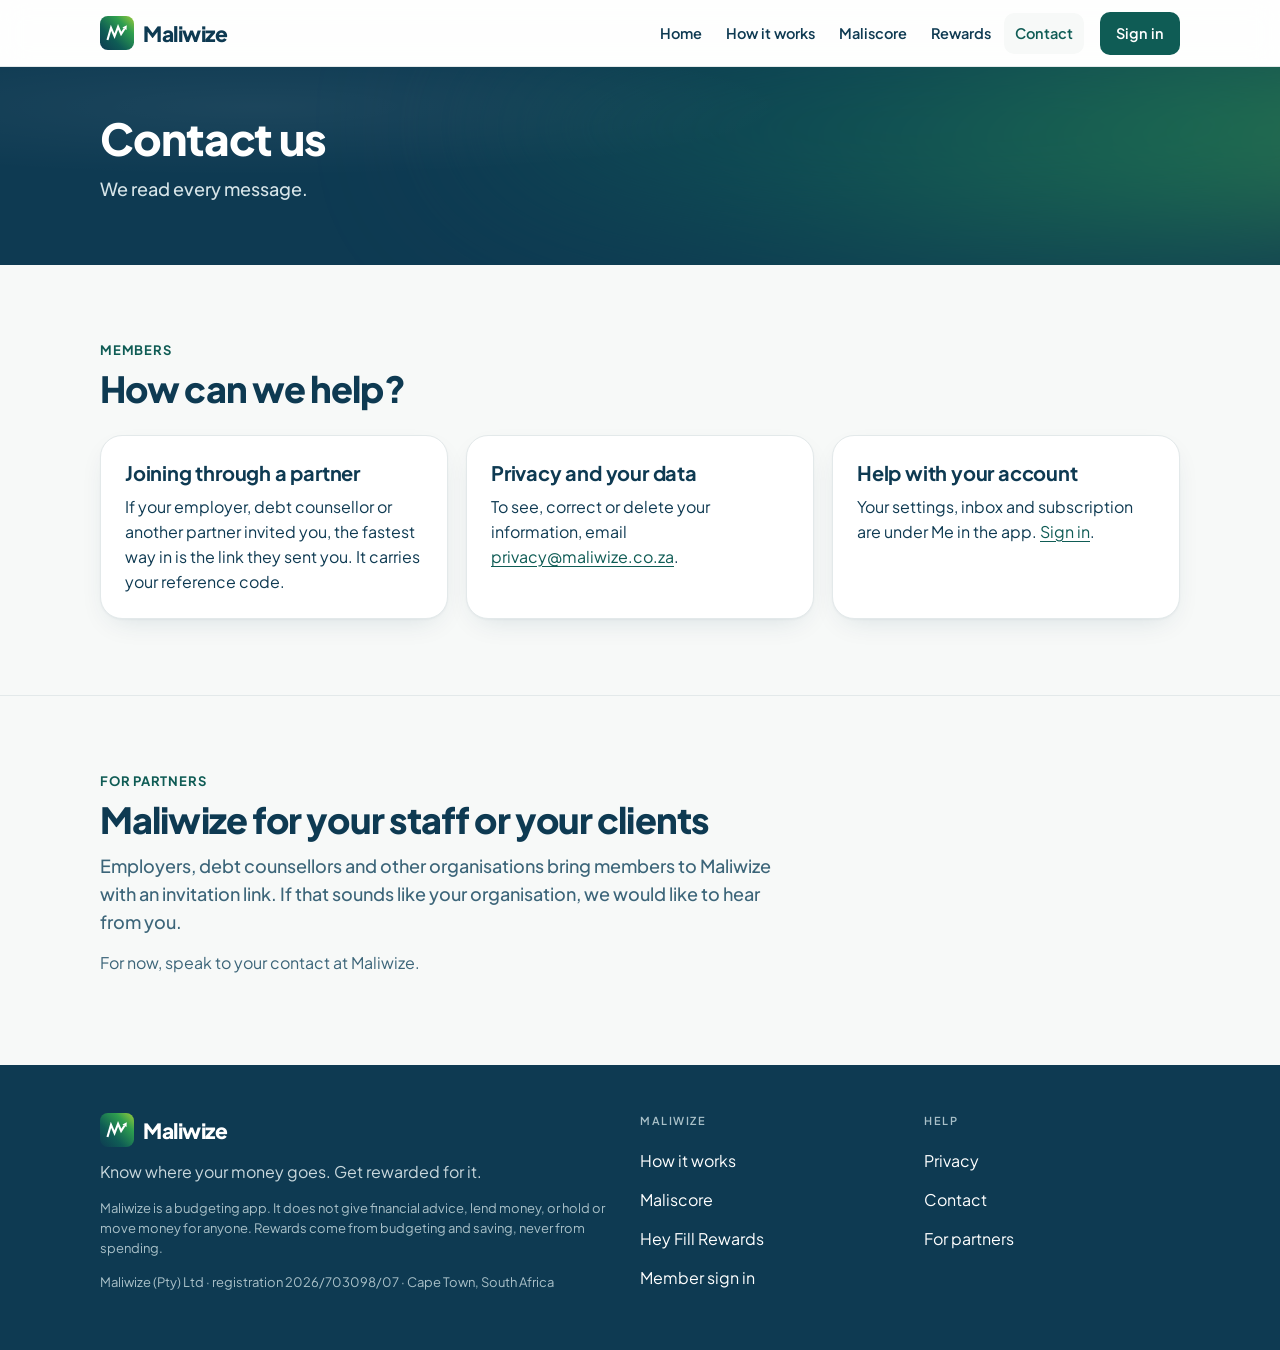
==== commit 47c4c534: "copy: simplify the site for launch, per Franco's review Removes the debt and demographic lines from " ====
--- a/contact/index.html
+++ b/contact/index.html
@@ -38,7 +38,6 @@
           <a href="/how-it-works/">How it works</a>
           <a href="/maliscore/">Maliscore</a>
           <a href="/rewards/">Rewards</a>
-          <a href="/privacy/">Privacy</a>
           <a href="/contact/" aria-current="page">Contact</a>
         </div>
         <a class="signin" href="https://app.maliwize.co.za/auth">Sign in</a>
@@ -71,7 +70,7 @@
           </div>
           <div class="card reveal">
             <h3>Help with your account</h3>
-            <p>Your inbox, consents and data are under Me in the app, including a copy of what we hold and the option to delete your account. <a href="https://app.maliwize.co.za/auth">Sign in</a>.</p>
+            <p>Your settings, inbox and subscription are under Me in the app. <a href="https://app.maliwize.co.za/auth">Sign in</a>.</p>
           </div>
         </div>
       </div>
@@ -79,8 +78,8 @@
       <div class="wrap">
         <p class="label reveal">For partners</p>
         <h2 class="reveal">Maliwize for your staff or your clients</h2>
-        <p class="lead reveal">Employers, debt counsellors and other organisations bring members to Maliwize with an invitation that carries a reference code, so a member's first budget is not a blank page. If that sounds like your organisation, we would like to hear from you.</p>
-        <p class="reveal muted">Partner details are shared directly while Maliwize opens. If someone at Maliwize has already been in touch, reply to them.</p>
+        <p class="lead reveal">Employers, debt counsellors and other organisations bring members to Maliwize with an invitation link. If that sounds like your organisation, we would like to hear from you.</p>
+        <p class="reveal muted">For now, speak to your contact at Maliwize.</p>
       </div>
     </section>
   </main>
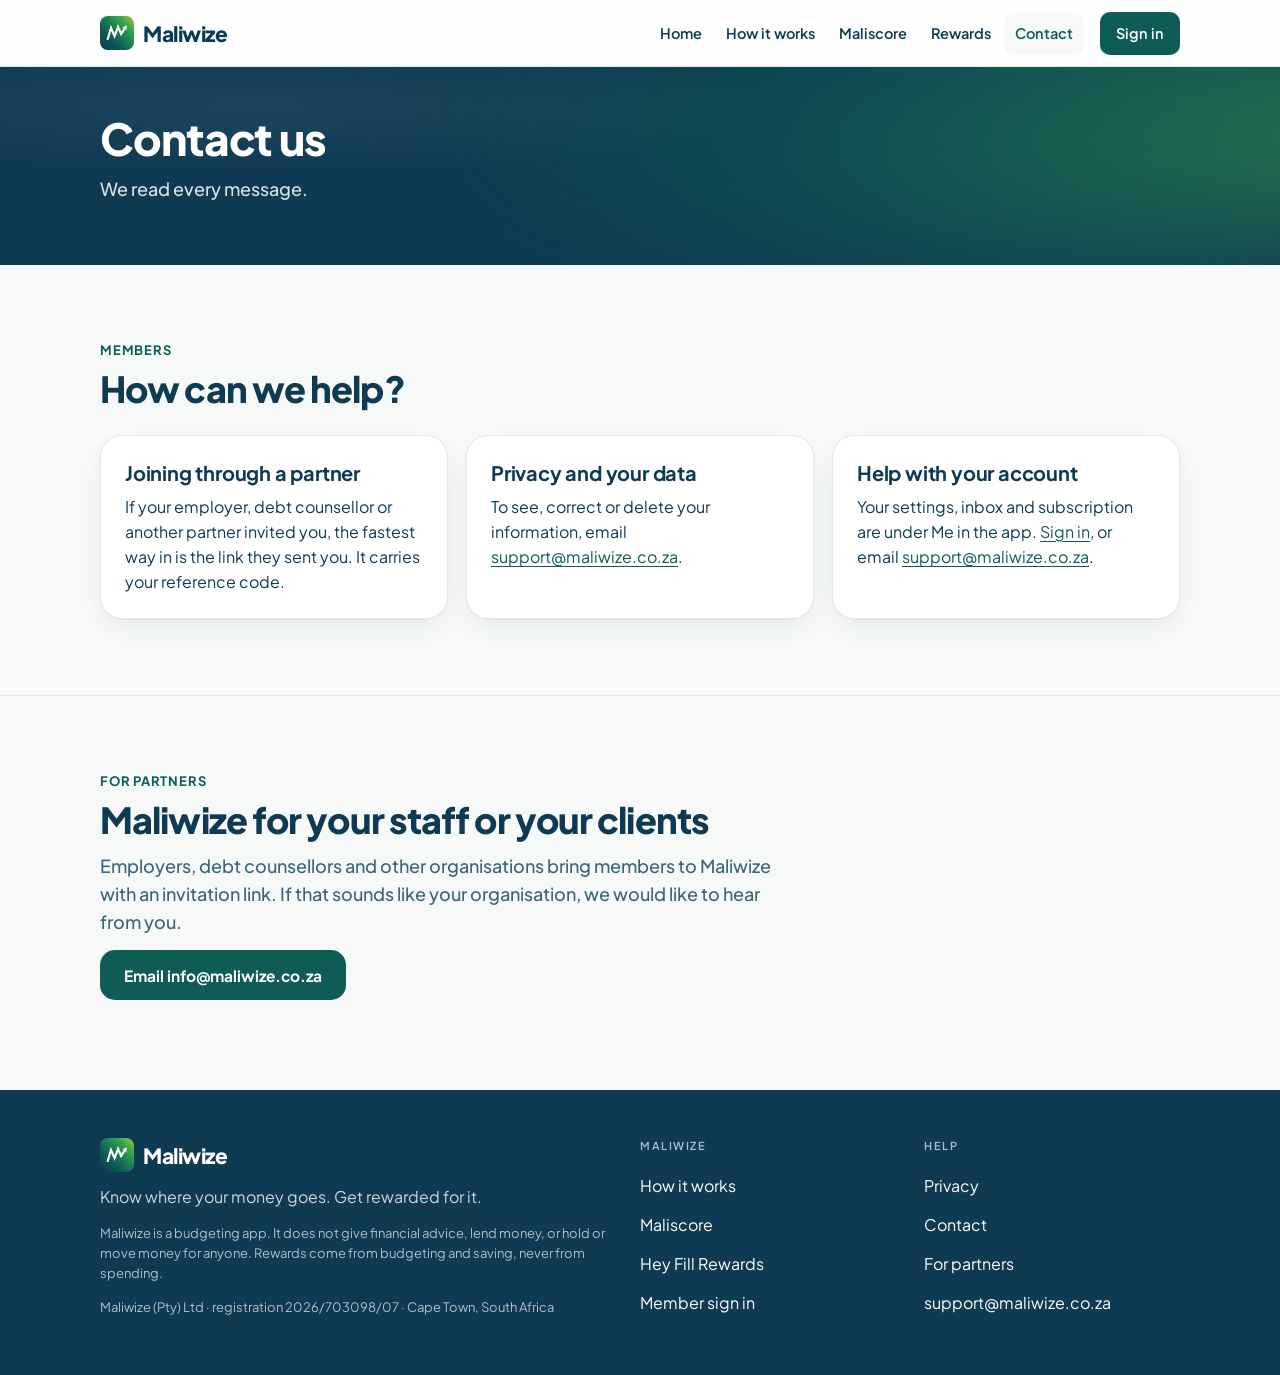
==== commit f550f13d: "feat: show supported retailers, real coupon products and the savings claim Adds the three retailers " ====
--- a/contact/index.html
+++ b/contact/index.html
@@ -23,7 +23,7 @@
   <link rel="preconnect" href="https://fonts.googleapis.com">
   <link rel="preconnect" href="https://fonts.gstatic.com" crossorigin>
   <link rel="stylesheet" href="https://fonts.googleapis.com/css2?family=Plus+Jakarta+Sans:wght@400;500;600;700;800&amp;display=swap">
-  <link rel="stylesheet" href="/assets/site.css?v=2026-10-01b">
+  <link rel="stylesheet" href="/assets/site.css?v=2026-10-01c">
 </head>
 <body>
   <a class="skip" href="#main">Skip to content</a>
@@ -66,11 +66,11 @@
           </div>
           <div class="card reveal">
             <h3>Privacy and your data</h3>
-            <p>To see, correct or delete your information, email <a href="mailto:privacy@maliwize.co.za">privacy@maliwize.co.za</a>.</p>
+            <p>To see, correct or delete your information, email <a href="mailto:support@maliwize.co.za">support@maliwize.co.za</a>.</p>
           </div>
           <div class="card reveal">
             <h3>Help with your account</h3>
-            <p>Your settings, inbox and subscription are under Me in the app. <a href="https://app.maliwize.co.za/auth">Sign in</a>.</p>
+            <p>Your settings, inbox and subscription are under Me in the app. <a href="https://app.maliwize.co.za/auth">Sign in</a>, or email <a href="mailto:support@maliwize.co.za">support@maliwize.co.za</a>.</p>
           </div>
         </div>
       </div>
@@ -79,7 +79,7 @@
         <p class="label reveal">For partners</p>
         <h2 class="reveal">Maliwize for your staff or your clients</h2>
         <p class="lead reveal">Employers, debt counsellors and other organisations bring members to Maliwize with an invitation link. If that sounds like your organisation, we would like to hear from you.</p>
-        <p class="reveal muted">For now, speak to your contact at Maliwize.</p>
+        <p class="reveal"><a class="btn teal" href="mailto:info@maliwize.co.za">Email info@maliwize.co.za</a></p>
       </div>
     </section>
   </main>
@@ -106,6 +106,7 @@
           <li><a href="/privacy/">Privacy</a></li>
           <li><a href="/contact/">Contact</a></li>
           <li><a href="/contact/#partners">For partners</a></li>
+          <li><a href="mailto:support@maliwize.co.za">support@maliwize.co.za</a></li>
         </ul>
       </div>
     </div>
--- a/assets/site.css
+++ b/assets/site.css
@@ -443,8 +443,8 @@
 .hfh b { font-size: 1.7em; color: var(--hf); }
 .grid2 { display: grid; grid-template-columns: 1fr 1fr; gap: 1em; margin-top: 1.1em; }
 .ctile { background: var(--white); border-radius: 1.5em; padding: .9em; box-shadow: 0 1px 2px rgba(15, 23, 42, .04), 0 .4em 1.2em rgba(15, 23, 42, .06); position: relative; display: grid; gap: .3em; align-content: start; }
-.ctile .pic { height: 7em; border-radius: 1.1em; background: linear-gradient(135deg, var(--hf-tint), #fff); display: grid; place-items: center; font-size: 2.7em; }
-.ctile .off { position: absolute; left: 1.5em; top: 1.5em; background: var(--hf-red); color: var(--white); border-radius: .6em; padding: .25em .6em; font-size: 1em; font-weight: 800; }
+.ctile .pic { height: 7em; border-radius: 1.1em; background: #fff; border: 1px solid var(--hf-tint); display: grid; place-items: center; font-size: 2.7em; }
+.ctile > span.off { position: absolute; left: 1.5em; top: 1.5em; background: var(--hf-red); color: var(--white); border-radius: .6em; padding: .25em .6em; font-size: 1em; font-weight: 800; }
 .ctile b { font-size: 1.15em; line-height: 1.25; margin-top: .5em; min-height: 2.5em; }
 .ctile small { font-size: 1em; }
 .ctile .add { margin-top: .5em; border: 1.5px solid var(--hf); color: var(--hf); border-radius: .8em; text-align: center; font-size: 1.05em; font-weight: 800; padding: .4em; }
@@ -496,6 +496,7 @@
   .count { position: relative; animation: count 1.8s var(--ease) .5s both; counter-reset: k round(down, var(--n) / 1000, 1) r mod(var(--n), 1000); }
   .count.n-3420::before { content: "R " counter(k) " " counter(r, pad3); content: "R " counter(k) " " counter(r, pad3) / ""; }
   .count.n-216::before { content: counter(r); content: counter(r) / ""; }
+  .count.n-1750::before { content: "R" counter(k) " " counter(r, pad3); content: "R" counter(k) " " counter(r, pad3) / ""; }
 }
 @keyframes count { from { --n: 0; } }
 
@@ -521,7 +522,7 @@
 .p35 { --p: .35; } .p40 { --p: .4; } .p45 { --p: .45; } .p50 { --p: .5; } .p55 { --p: .55; } .p58 { --p: .58; }
 .p60 { --p: .6; } .p65 { --p: .65; } .p70 { --p: .7; } .p72 { --p: .72; } .p75 { --p: .75; } .p80 { --p: .8; }
 .p85 { --p: .85; } .p90 { --p: .9; } .p95 { --p: .95; } .p100 { --p: 1; }
-.n-3420 { --n: 3420; } .n-216 { --n: 216; }
+.n-3420 { --n: 3420; } .n-216 { --n: 216; } .n-1750 { --n: 1750; }
 
 /* ---- review pass: spacing and layout at small and mid widths ---- */
 .cta-block { padding-top: 0; }
@@ -553,3 +554,31 @@
   .hero-visual, .device-stack { height: 500px; }
   .proof { display: grid; grid-template-columns: 1fr; gap: 10px; }
 }
+
+/* ---- retailers, products and the savings line (Hey Fill) ---- */
+.hf-stat { display: grid; justify-items: start; gap: 8px; margin: 26px 0 0; color: var(--white); }
+.hf-stat-k, .hf-stat-u { font-size: 18px; font-weight: 700; }
+.hf-stat-n { font-size: clamp(44px, 6vw, 64px); font-weight: 800; letter-spacing: -0.035em; line-height: 1; color: var(--white); background: var(--hf-red); border-radius: 12px; padding: 4px 14px 8px; }
+.hf-hero .hf-stat { margin: 22px 0 4px; }
+.hf-band .hf-caveat { max-width: 40em; }
+.hf-shelf { position: relative; z-index: 1; margin-top: 56px; }
+.hf-shelf-k { font-size: 13px; font-weight: 700; letter-spacing: .08em; text-transform: uppercase; color: var(--white); margin: 0 0 14px; }
+.retailers { list-style: none; padding: 0; margin: 0 0 22px; display: grid; grid-template-columns: repeat(3, minmax(0, 1fr)); gap: 12px; }
+.retailer { background: var(--white); border-radius: 18px; min-height: 88px; display: grid; place-items: center; padding: 14px 18px; box-shadow: var(--shadow); }
+.retailer img { max-height: 56px; width: auto; object-fit: contain; }
+.retailer-name { font-weight: 800; font-size: 18px; letter-spacing: -0.01em; color: var(--ink); text-align: center; }
+.block .retailer { border: 1px solid var(--line); }
+.pgrid { list-style: none; padding: 0; margin: 0; display: grid; grid-template-columns: repeat(4, minmax(0, 1fr)); gap: 14px; }
+.pcard { background: var(--white); border-radius: 18px; padding: 12px 12px 16px; display: grid; gap: 4px; align-content: start; box-shadow: var(--shadow); color: var(--ink); }
+.block .pcard { border: 1px solid var(--line); }
+.pcard-pic { position: relative; aspect-ratio: 1; max-width: 100%; border-radius: 12px; background: #fff; border: 1px solid var(--hf-tint); display: grid; place-items: center; overflow: clip; margin-bottom: 8px; }
+.pcard-pic img { width: 78%; height: 78%; object-fit: contain; transition: transform .35s var(--ease); }
+.pcard:hover .pcard-pic img { transform: scale(1.05) rotate(-2deg); }
+.pcard-off { position: absolute; left: 8px; top: 8px; background: var(--hf-red); color: var(--white); border-radius: 7px; padding: 3px 8px; font-size: 12px; font-weight: 800; }
+.pcard b { font-size: 15px; line-height: 20px; }
+.pcard > span { font-size: 13px; color: var(--slate); }
+.basket-ic { width: 38%; height: auto; color: var(--hf); opacity: .55; }
+.ctile .pic img { width: 76%; height: 76%; object-fit: contain; }
+.ctile .pic .basket-ic { width: 40%; }
+@media (max-width: 860px) { .pgrid { grid-template-columns: repeat(2, minmax(0, 1fr)); } }
+@media (max-width: 480px) { .retailers { gap: 8px; } .retailer { min-height: 64px; padding: 10px; border-radius: 14px; } .retailer-name { font-size: 14px; } .retailer img { max-height: 40px; } }
